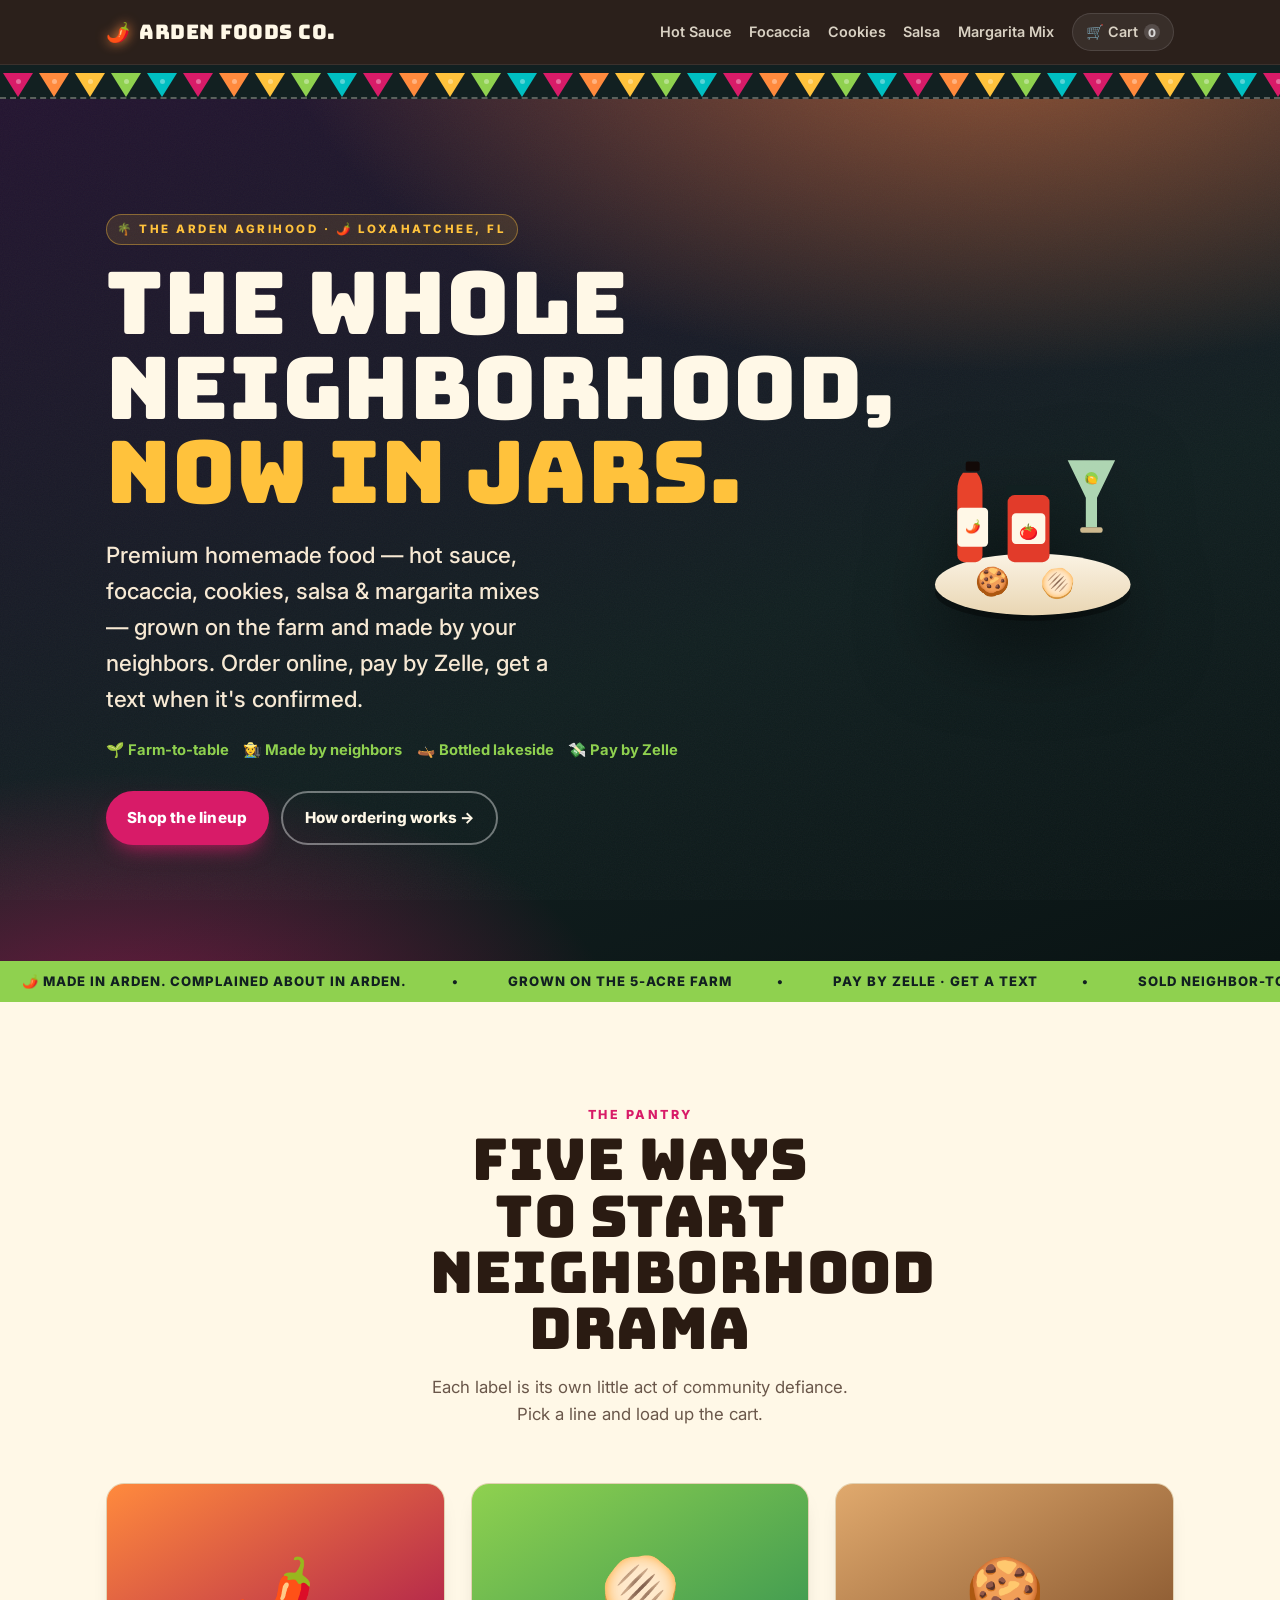
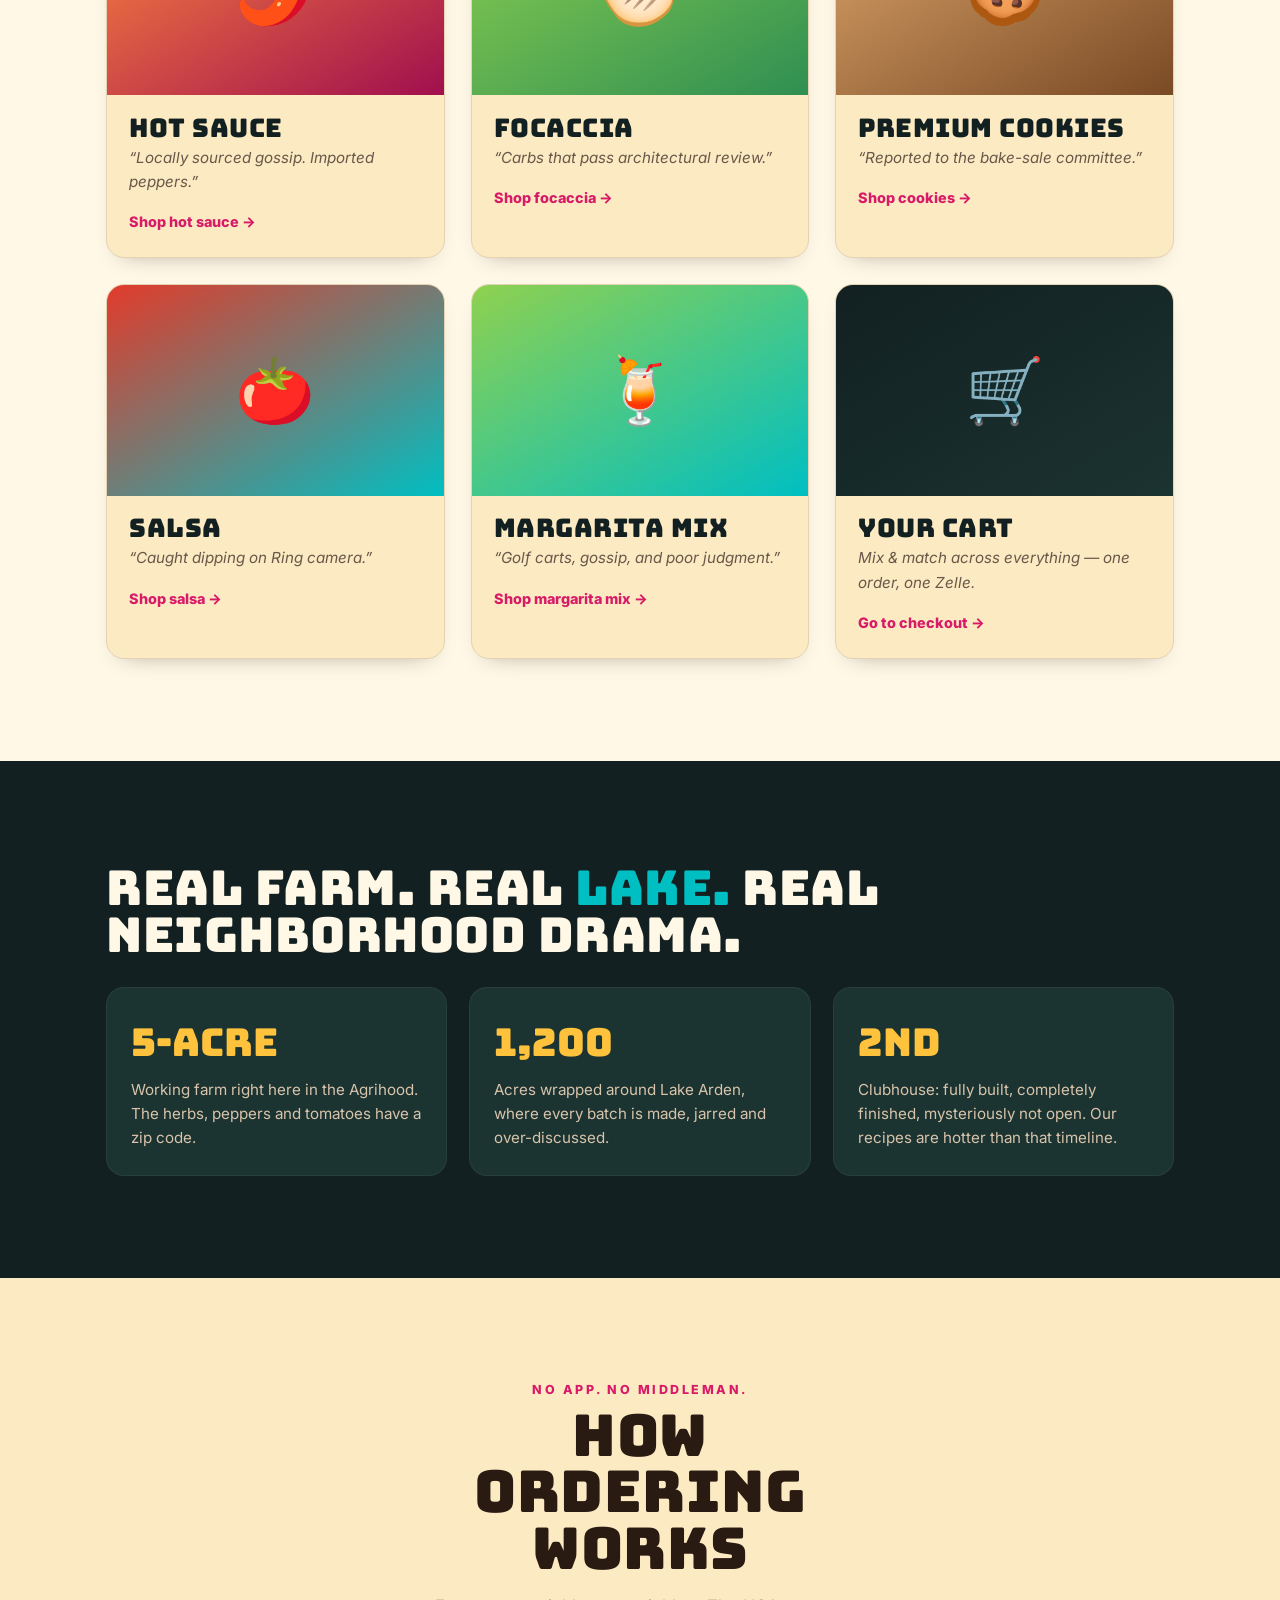
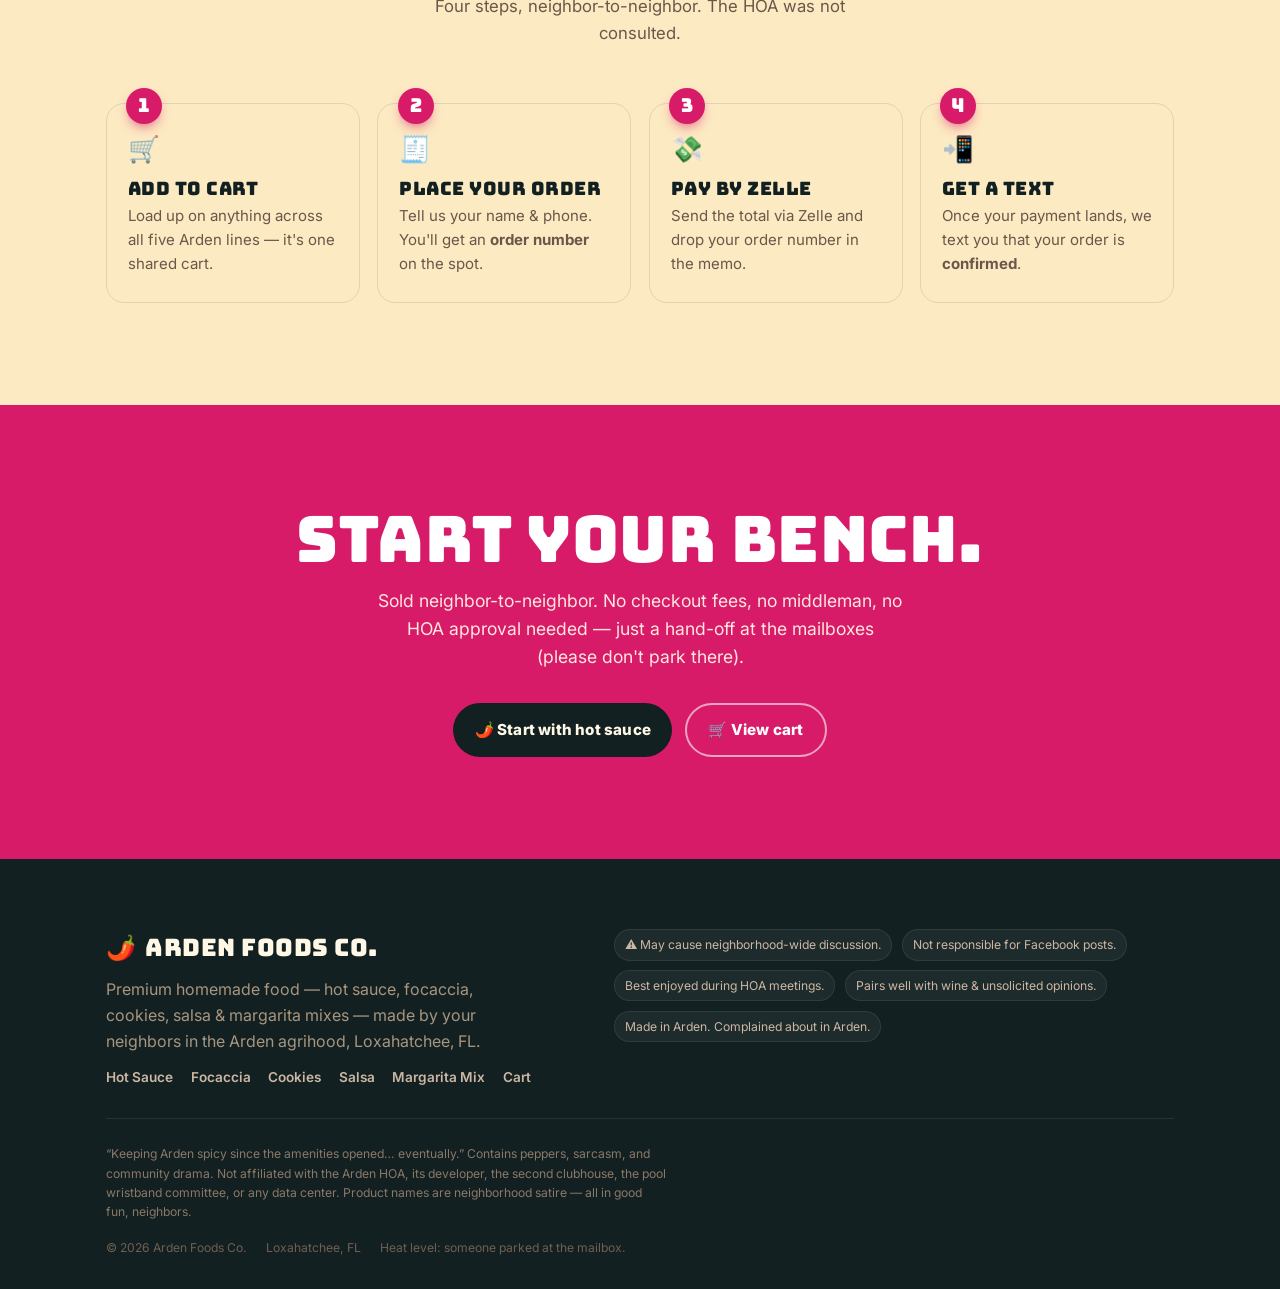
==== index.html @ adde8853 "Re-skin site with a tropical Mexican theme Swaps the color palette and display typography site-wide " ====
<!DOCTYPE html>
<html lang="en">
<head>
<meta charset="UTF-8" />
<meta name="viewport" content="width=device-width, initial-scale=1.0" />
<title>Arden Foods Co. — Premium homemade food, made by your neighbors in Arden, FL</title>
<meta name="description" content="Arden Foods Co. — small-batch hot sauce, focaccia, premium cookies, salsa, and margarita mixes, grown and made by neighbors in the Arden agrihood, Loxahatchee, FL. Order online, pay by Zelle." />
<meta name="theme-color" content="#122021" />

<meta property="og:type" content="website" />
<meta property="og:site_name" content="Arden Foods Co." />
<meta property="og:title" content="Arden Foods Co. — The whole neighborhood, now in jars." />
<meta property="og:description" content="Hot sauce, focaccia, cookies, salsa & margarita mixes. Made in Arden. Complained about in Arden. 🌶️" />
<meta property="og:image" content="assets/og-image.svg" />
<meta name="twitter:card" content="summary_large_image" />
<meta name="twitter:title" content="Arden Foods Co." />
<meta name="twitter:description" content="Premium homemade food, made by your neighbors in Loxahatchee, FL." />
<meta name="twitter:image" content="assets/og-image.svg" />

<link rel="icon" type="image/svg+xml" href="assets/favicon.svg" />
<link rel="preconnect" href="https://fonts.googleapis.com" />
<link rel="preconnect" href="https://fonts.gstatic.com" crossorigin />
<link href="https://fonts.googleapis.com/css2?family=Bungee&family=Inter:wght@400;500;600;700;800&display=swap" rel="stylesheet" />
<link rel="stylesheet" href="assets/styles.css" />

<script type="application/ld+json">
{
  "@context": "https://schema.org",
  "@type": "Store",
  "name": "Arden Foods Co.",
  "description": "Premium homemade food — hot sauce, focaccia, cookies, salsa and margarita mixes — made by neighbors in the Arden agrihood.",
  "slogan": "Keeping Arden spicy since the amenities opened… eventually.",
  "paymentAccepted": "Zelle",
  "address": { "@type": "PostalAddress", "addressLocality": "Loxahatchee", "addressRegion": "FL", "addressCountry": "US" },
  "areaServed": "Arden, Loxahatchee, FL"
}
</script>
</head>
<body data-page="home">

<!-- ===================== HERO ===================== -->
<section class="hero" id="top">
  <div class="wrap">
    <div>
      <span class="eyebrow">🌴 The Arden Agrihood · 🌶️ Loxahatchee, FL</span>
      <h1>The whole neighborhood,<br><span class="pop">now in jars.</span></h1>
      <p class="tag">Premium homemade food — hot sauce, focaccia, cookies, salsa &amp; margarita mixes — grown on the farm and made by your neighbors. Order online, pay by Zelle, get a text when it's confirmed.</p>
      <div class="trust">
        <span>🌱 <b>Farm-to-table</b></span>
        <span>👩‍🌾 <b>Made by neighbors</b></span>
        <span>🛶 <b>Bottled lakeside</b></span>
        <span>💸 <b>Pay by Zelle</b></span>
      </div>
      <div class="hero-cta">
        <a href="#lines" class="btn btn-primary">Shop the lineup</a>
        <a href="#how" class="btn btn-ghost">How ordering works →</a>
      </div>
    </div>
    <div class="hero-art" aria-hidden="true">
      <svg width="300" height="320" viewBox="0 0 300 320" xmlns="http://www.w3.org/2000/svg">
        <defs>
          <linearGradient id="plate" x1="0" y1="0" x2="0" y2="1"><stop offset="0" stop-color="#fbf3e4"/><stop offset="1" stop-color="#e9d6b3"/></linearGradient>
        </defs>
        <ellipse cx="150" cy="250" rx="140" ry="40" fill="rgba(0,0,0,.35)"/>
        <ellipse cx="150" cy="238" rx="140" ry="44" fill="url(#plate)"/>
        <!-- hot sauce bottle -->
        <g transform="translate(40 70)"><rect x="14" y="-8" width="20" height="14" rx="3" fill="#120907"/><path d="M10 8 q-8 10 -8 26 v92 a10 10 0 0 0 10 10 h16 a10 10 0 0 0 10 -10 v-92 q0 -16 -8 -26Z" fill="#e8432b"/><rect x="2" y="58" width="44" height="56" rx="6" fill="#fff8e7"/><text x="24" y="92" text-anchor="middle" font-size="18">🌶️</text></g>
        <!-- salsa jar -->
        <g transform="translate(112 96)"><rect x="0" y="0" width="64" height="14" rx="4" fill="#122021"/><rect x="2" y="14" width="60" height="96" rx="10" fill="#e23b2a"/><rect x="8" y="40" width="48" height="44" rx="6" fill="#fff8e7"/><text x="32" y="74" text-anchor="middle" font-size="22">🍅</text></g>
        <!-- margarita -->
        <g transform="translate(196 60)"><path d="M4 0 H72 L46 54 V96 H30 V54 Z" fill="#bfe9c2" opacity=".9"/><rect x="22" y="96" width="32" height="8" rx="3" fill="#cdb98f"/><circle cx="38" cy="26" r="9" fill="#8fd14f"/><text x="38" y="32" text-anchor="middle" font-size="14">🍋</text></g>
        <!-- cookie + focaccia on plate -->
        <text x="92" y="248" text-anchor="middle" font-size="40">🍪</text>
        <text x="186" y="250" text-anchor="middle" font-size="40">🫓</text>
      </svg>
    </div>
  </div>
</section>

<div class="marquee-strip" aria-hidden="true">
  <div class="marquee-track">
    <span>🌶️ MADE IN ARDEN. COMPLAINED ABOUT IN ARDEN.</span><span>•</span>
    <span>GROWN ON THE 5-ACRE FARM</span><span>•</span>
    <span>PAY BY ZELLE · GET A TEXT</span><span>•</span>
    <span>SOLD NEIGHBOR-TO-NEIGHBOR</span><span>•</span>
    <span>🌶️ MADE IN ARDEN. COMPLAINED ABOUT IN ARDEN.</span><span>•</span>
    <span>GROWN ON THE 5-ACRE FARM</span><span>•</span>
    <span>PAY BY ZELLE · GET A TEXT</span><span>•</span>
    <span>SOLD NEIGHBOR-TO-NEIGHBOR</span><span>•</span>
  </div>
</div>

<!-- ===================== PRODUCT LINES ===================== -->
<section class="section" id="lines">
  <div class="wrap">
    <div class="head reveal">
      <div class="kicker">The Pantry</div>
      <h2>Five ways to start neighborhood drama</h2>
      <p>Each label is its own little act of community defiance. Pick a line and load up the cart.</p>
    </div>
    <div class="lines">
      <a class="line-card reveal" href="hotsauce.html">
        <div class="art" style="background:linear-gradient(150deg,var(--habanero),var(--pepper-dk));font-size:4rem;">🌶️</div>
        <div class="body"><h3>Hot Sauce</h3><p class="sub">“Locally sourced gossip. Imported peppers.”</p><div class="go">Shop hot sauce →</div></div>
      </a>
      <a class="line-card reveal" href="focaccia.html">
        <div class="art" style="background:linear-gradient(150deg,var(--lime),#2f8f52);font-size:4rem;">🫓</div>
        <div class="body"><h3>Focaccia</h3><p class="sub">“Carbs that pass architectural review.”</p><div class="go">Shop focaccia →</div></div>
      </a>
      <a class="line-card reveal" href="cookies.html">
        <div class="art" style="background:linear-gradient(150deg,#e0a96d,#7a4a25);font-size:4rem;">🍪</div>
        <div class="body"><h3>Premium Cookies</h3><p class="sub">“Reported to the bake-sale committee.”</p><div class="go">Shop cookies →</div></div>
      </a>
      <a class="line-card reveal" href="salsa.html">
        <div class="art" style="background:linear-gradient(150deg,#e23b2a,var(--lake));font-size:4rem;">🍅</div>
        <div class="body"><h3>Salsa</h3><p class="sub">“Caught dipping on Ring camera.”</p><div class="go">Shop salsa →</div></div>
      </a>
      <a class="line-card reveal" href="margarita-mix.html">
        <div class="art" style="background:linear-gradient(150deg,var(--lime),var(--lake));font-size:4rem;">🍹</div>
        <div class="body"><h3>Margarita Mix</h3><p class="sub">“Golf carts, gossip, and poor judgment.”</p><div class="go">Shop margarita mix →</div></div>
      </a>
      <a class="line-card reveal" href="cart.html">
        <div class="art" style="background:linear-gradient(150deg,var(--char),var(--char-2));font-size:4rem;">🛒</div>
        <div class="body"><h3>Your Cart</h3><p class="sub">Mix &amp; match across everything — one order, one Zelle.</p><div class="go">Go to checkout →</div></div>
      </a>
    </div>
  </div>
</section>

<!-- ===================== STORY ===================== -->
<section class="story section">
  <div class="wrap reveal">
    <h2>Real farm. Real <span class="lake">lake.</span> Real neighborhood drama.</h2>
    <div class="stat"><div class="big">5-acre</div><p>Working farm right here in the Agrihood. The herbs, peppers and tomatoes have a zip code.</p></div>
    <div class="stat"><div class="big">1,200</div><p>Acres wrapped around Lake Arden, where every batch is made, jarred and over-discussed.</p></div>
    <div class="stat"><div class="big">2nd</div><p>Clubhouse: fully built, completely finished, mysteriously not open. Our recipes are hotter than that timeline.</p></div>
  </div>
</section>

<!-- ===================== HOW ORDERING WORKS ===================== -->
<section class="section" id="how" style="background:var(--cream-2)">
  <div class="wrap">
    <div class="head reveal">
      <div class="kicker">No app. No middleman.</div>
      <h2>How ordering works</h2>
      <p>Four steps, neighbor-to-neighbor. The HOA was not consulted.</p>
    </div>
    <div class="steps reveal">
      <div class="step"><div class="ico">🛒</div><h3>Add to cart</h3><p>Load up on anything across all five Arden lines — it's one shared cart.</p></div>
      <div class="step"><div class="ico">🧾</div><h3>Place your order</h3><p>Tell us your name &amp; phone. You'll get an <b>order number</b> on the spot.</p></div>
      <div class="step"><div class="ico">💸</div><h3>Pay by Zelle</h3><p>Send the total via Zelle and drop your order number in the memo.</p></div>
      <div class="step"><div class="ico">📲</div><h3>Get a text</h3><p>Once your payment lands, we text you that your order is <b>confirmed</b>.</p></div>
    </div>
  </div>
</section>

<!-- ===================== CTA ===================== -->
<section class="cta-band section">
  <div class="wrap reveal">
    <h2>Start your bench.</h2>
    <p>Sold neighbor-to-neighbor. No checkout fees, no middleman, no HOA approval needed — just a hand-off at the mailboxes (please don't park there).</p>
    <div class="hero-cta">
      <a href="hotsauce.html" class="btn btn-dark">🌶️ Start with hot sauce</a>
      <a href="cart.html" class="btn btn-ghost" style="border-color:rgba(255,255,255,.6);color:#fff">🛒 View cart</a>
    </div>
  </div>
</section>

<script src="assets/catalog.js"></script>
<script src="assets/cart.js"></script>
<script src="assets/site.js"></script>
</body>
</html>
---- assets/styles.css ----
/* ============================================================
   Arden Foods Co. — shared stylesheet (all pages)
   Tropical Mexican palette: bougainvillea pink, papaya orange,
   marigold yellow, Caribbean turquoise, palm-leaf lime.
   ============================================================ */
:root {
  --pepper:    #d81b68;   /* bougainvillea pink */
  --pepper-dk: #a10f4e;   /* deep magenta */
  --habanero:  #ff8a3d;   /* papaya / mango orange */
  --ember:     #ffc23c;   /* marigold yellow */
  --char:      #122021;   /* tropical night */
  --char-2:    #1b3331;
  --cream:     #fff8e7;   /* warm sand */
  --cream-2:   #fceac2;
  --lime:      #8fd14f;   /* palm leaf */
  --lake:      #00bfc2;   /* Caribbean turquoise */
  --ink:       #2a1b12;

  --maxw: 1140px;
  --r: 18px;
  --shadow: 0 18px 40px -18px rgba(0,0,0,.55);
  --font-display: 'Bungee', 'Anton', 'Arial Narrow', sans-serif;
  --font-body: 'Inter', system-ui, -apple-system, Segoe UI, Roboto, sans-serif;
}

* { box-sizing: border-box; }
html { scroll-behavior: smooth; }
body {
  margin: 0;
  font-family: var(--font-body);
  color: var(--ink);
  background: var(--cream);
  line-height: 1.6;
  -webkit-font-smoothing: antialiased;
  overflow-x: hidden;
}
h1, h2, h3 { font-family: var(--font-display); font-weight: 400; line-height: .98; letter-spacing: .5px; margin: 0; }
a { color: inherit; }
img, svg { max-width: 100%; display: block; }
.wrap { width: 100%; max-width: var(--maxw); margin-inline: auto; padding-inline: clamp(18px, 4vw, 36px); }
.section { padding: clamp(56px, 8vw, 110px) 0; position: relative; }

/* paper grain */
body::before {
  content: ""; position: fixed; inset: 0; pointer-events: none; z-index: 1; opacity: .04;
  background-image: url("data:image/svg+xml,%3Csvg xmlns='http://www.w3.org/2000/svg' width='160' height='160'%3E%3Cfilter id='n'%3E%3CfeTurbulence type='fractalNoise' baseFrequency='.85' numOctaves='3'/%3E%3C/filter%3E%3Crect width='100%25' height='100%25' filter='url(%23n)'/%3E%3C/svg%3E");
}

/* ---------- Buttons ---------- */
.btn {
  display: inline-flex; align-items: center; justify-content: center; gap: .5em;
  font-weight: 800; font-size: .95rem; letter-spacing: .2px;
  text-decoration: none; cursor: pointer; border: none;
  padding: .85em 1.4em; border-radius: 999px; font-family: var(--font-body);
  transition: transform .15s ease, box-shadow .15s ease, background .2s ease;
}
.btn-primary { background: var(--pepper); color: #fff; box-shadow: 0 10px 22px -10px var(--pepper); }
.btn-primary:hover { background: var(--pepper-dk); transform: translateY(-2px); }
.btn-ghost { background: transparent; color: var(--cream); border: 2px solid rgba(255,255,255,.4); }
.btn-ghost:hover { border-color: var(--ember); color: var(--ember); transform: translateY(-2px); }
.btn-dark { background: var(--char); color: var(--cream); }
.btn-dark:hover { background: var(--char-2); transform: translateY(-2px); }
.btn-lime { background: var(--lime); color: var(--char); }
.btn-lime:hover { background: #a6e066; transform: translateY(-2px); }
.btn[disabled] { opacity: .55; cursor: not-allowed; transform: none; }
.btn:focus-visible, a:focus-visible, button:focus-visible, input:focus-visible, select:focus-visible, textarea:focus-visible { outline: 3px solid var(--lake); outline-offset: 3px; }

/* ---------- Nav ---------- */
header.nav {
  position: sticky; top: 0; z-index: 50;
  background: rgba(26,14,10,.92);
  backdrop-filter: blur(8px);
  border-bottom: 1px solid rgba(255,255,255,.08);
  color: var(--cream);
}
.nav-inner { display: flex; align-items: center; gap: 1rem; height: 64px; }
.brand { display: flex; align-items: center; gap: .55rem; text-decoration: none; color: var(--cream); font-family: var(--font-display); font-size: 1.25rem; letter-spacing: .5px; white-space: nowrap; }
.brand .flame { font-size: 1.2rem; filter: drop-shadow(0 0 6px var(--habanero)); }
.nav-links { display: flex; gap: 1.1rem; margin-left: auto; align-items: center; }
.nav-links a { text-decoration: none; color: var(--cream); font-weight: 600; font-size: .9rem; opacity: .82; transition: color .2s, opacity .2s; }
.nav-links a:hover { opacity: 1; color: var(--ember); }
.nav-links a.active { opacity: 1; color: var(--ember); }
.nav-cart { display: inline-flex; align-items: center; gap: .4rem; background: rgba(255,255,255,.08); border: 1px solid rgba(255,255,255,.14); padding: .45em .9em !important; border-radius: 999px; }
.nav-cart .count { background: var(--pepper); color: #fff; font-size: .72rem; font-weight: 800; min-width: 1.4em; height: 1.4em; padding: 0 .35em; border-radius: 999px; display: inline-grid; place-items: center; }
.nav-cart .count[data-empty="1"] { background: rgba(255,255,255,.18); }
.nav-toggle { display: none; margin-left: auto; background: none; border: 0; color: var(--cream); font-size: 1.6rem; cursor: pointer; line-height: 1; }

@media (max-width: 940px) {
  .nav-links { position: absolute; top: 64px; left: 0; right: 0; flex-direction: column; gap: 0; background: var(--char); padding: .5rem 0; transform: translateY(-130%); transition: transform .25s ease; align-items: stretch; }
  .nav-links.open { transform: translateY(0); }
  .nav-links a { padding: .9rem 1.4rem; border-top: 1px solid rgba(255,255,255,.06); }
  .nav-cart { margin: .5rem 1.4rem; justify-content: center; }
  .nav-toggle { display: block; }
}

/* ---------- Hero ---------- */
.hero {
  position: relative; color: var(--cream); overflow: hidden;
  background:
    radial-gradient(1200px 600px at 78% -10%, rgba(255,138,61,.55), transparent 60%),
    radial-gradient(900px 500px at 10% 110%, rgba(216,27,104,.5), transparent 55%),
    linear-gradient(160deg, #241531 0%, #122021 60%, #0a1414 100%);
}
.hero.lake-theme {
  background:
    radial-gradient(1200px 600px at 80% -10%, rgba(0,191,194,.5), transparent 60%),
    radial-gradient(900px 500px at 8% 110%, rgba(143,209,79,.4), transparent 55%),
    linear-gradient(160deg, #0d2b2c 0%, #102321 60%, #0a1413 100%);
}
.hero .wrap { display: grid; grid-template-columns: 1.15fr .85fr; gap: 2rem; align-items: center; padding-block: clamp(54px, 9vw, 120px); position: relative; z-index: 2; }
.eyebrow { display: inline-flex; align-items: center; gap: .5em; font-weight: 800; letter-spacing: 2.5px; text-transform: uppercase; font-size: .72rem; color: var(--ember); background: rgba(255,194,60,.12); border: 1px solid rgba(255,194,60,.4); padding: .45em .9em; border-radius: 999px; }
.hero h1 { font-size: clamp(2.7rem, 7vw, 5.4rem); margin: 1rem 0 .4rem; text-transform: uppercase; }
.hero h1 .pop { color: var(--ember); }
.hero h1 .lake { color: var(--lake); }
.hero .tag { font-size: clamp(1.05rem, 2.4vw, 1.4rem); max-width: 32ch; color: #f7e9d4; font-weight: 500; }
.hero .trust { margin-top: 1.4rem; font-size: .92rem; color: #d8c4ab; display: flex; flex-wrap: wrap; gap: .3rem .9rem; }
.hero .trust b { color: var(--lime); }
.hero-cta { display: flex; gap: .8rem; flex-wrap: wrap; margin-top: 1.8rem; }
.hero-art { position: relative; justify-self: center; filter: drop-shadow(0 30px 40px rgba(0,0,0,.5)); animation: float 6s ease-in-out infinite; }
@keyframes float { 0%,100% { transform: translateY(-8px) rotate(-3deg);} 50% { transform: translateY(10px) rotate(-3deg);} }

@media (max-width: 800px) {
  .hero .wrap { grid-template-columns: 1fr; text-align: center; }
  .hero .tag { margin-inline: auto; }
  .hero .trust, .hero-cta { justify-content: center; }
  .hero-art { max-width: 230px; order: -1; }
  .eyebrow { margin-inline: auto; }
}

/* ---------- Marquee ---------- */
.marquee-strip { background: var(--lime); color: var(--char); font-weight: 800; text-transform: uppercase; letter-spacing: 1px; font-size: .82rem; padding: .65rem 0; overflow: hidden; white-space: nowrap; position: relative; z-index: 3; }
.marquee-track { display: inline-block; animation: marquee 22s linear infinite; }
.marquee-track span { padding: 0 1.4rem; }
@keyframes marquee { from { transform: translateX(0);} to { transform: translateX(-50%);} }

/* ---------- Papel picado bunting (decorative, site-wide) ---------- */
.papel-picado { display: flex; flex-wrap: nowrap; background: var(--char); padding-top: 8px; overflow: hidden; border-bottom: 2px dashed rgba(255,248,231,.3); position: relative; z-index: 40; }
.papel-picado .pennant { flex: 0 0 30px; height: 24px; margin: 0 3px; clip-path: polygon(0 0, 100% 0, 50% 100%); position: relative; }
.papel-picado .pennant::after { content: ""; position: absolute; top: 6px; left: 50%; width: 5px; height: 5px; margin-left: -2.5px; border-radius: 50%; background: rgba(255,255,255,.35); }

/* ---------- Story strip ---------- */
.story { background: var(--char); color: var(--cream); }
.story .wrap { display: grid; grid-template-columns: repeat(3, 1fr); gap: 1.4rem; }
.story h2 { grid-column: 1 / -1; font-size: clamp(1.8rem, 4vw, 3rem); text-transform: uppercase; color: var(--cream); margin-bottom: .4rem; }
.story h2 .lake { color: var(--lake); }
.stat { background: var(--char-2); border: 1px solid rgba(255,255,255,.06); border-radius: var(--r); padding: 1.5rem; }
.stat .big { font-family: var(--font-display); font-size: 2.4rem; color: var(--ember); }
.stat p { margin: .3rem 0 0; color: #d8c4ab; font-size: .95rem; }
@media (max-width: 680px) { .story .wrap { grid-template-columns: 1fr; } }

/* ---------- Section headers ---------- */
.head { text-align: center; max-width: 42ch; margin: 0 auto clamp(34px, 5vw, 56px); }
.head .kicker { color: var(--pepper); font-weight: 800; letter-spacing: 2.5px; text-transform: uppercase; font-size: .78rem; }
.head h2 { font-size: clamp(2.1rem, 5.5vw, 3.6rem); text-transform: uppercase; margin: .4rem 0; }
.head p { color: #6a574a; font-size: 1.05rem; }

/* ---------- Cards / grid ---------- */
.grid { display: grid; grid-template-columns: repeat(auto-fill, minmax(260px, 1fr)); gap: 1.4rem; }
.card {
  background: var(--cream-2); border: 1.5px solid #e3d2b3; border-radius: var(--r);
  padding: 1.4rem; position: relative; overflow: hidden;
  box-shadow: 0 10px 24px -16px rgba(0,0,0,.4);
  transition: transform .2s ease, box-shadow .2s ease;
  display: flex; flex-direction: column;
}
.card:hover { transform: translateY(-6px) rotate(-.6deg); box-shadow: var(--shadow); }
.card .label-top { display: flex; justify-content: space-between; align-items: flex-start; gap: .5rem; }
.tagchip { font-size: .68rem; font-weight: 800; letter-spacing: 1px; text-transform: uppercase; color: var(--pepper-dk); background: rgba(216,27,104,.1); border: 1px solid rgba(216,27,104,.3); padding: .25em .6em; border-radius: 6px; }
.tagchip.lake { color: #00838a; background: rgba(0,191,194,.12); border-color: rgba(0,191,194,.35); }
.scoville { font-size: .68rem; font-weight: 800; letter-spacing: 1px; text-transform: uppercase; color: var(--pepper-dk); background: rgba(216,27,104,.1); border: 1px solid rgba(216,27,104,.3); padding: .25em .6em; border-radius: 6px; }
.bottle-mini { width: 40px; flex: none; }
.card h3 { font-size: 1.5rem; text-transform: uppercase; color: var(--char); margin: .8rem 0 .35rem; }
.card .slogan { font-style: italic; color: #6a574a; font-size: .96rem; }
.card.flag::after { content: "★ FLAGSHIP"; position: absolute; top: 14px; right: -34px; transform: rotate(45deg); background: var(--pepper); color: #fff; font-size: .6rem; font-weight: 800; letter-spacing: 1px; padding: .25em 3em; }

/* heat / kick meter (reused) */
.heat { display: flex; gap: 4px; margin-top: .9rem; align-items: center; }
.heat .flame { font-size: 1.05rem; filter: grayscale(1) opacity(.3); transition: filter .4s ease, transform .4s ease; }
.card.revealed .heat .flame.on, .revealed .heat .flame.on { filter: none; transform: scale(1.12); }
.heat .lvl { margin-left: auto; font-size: .72rem; font-weight: 700; color: var(--pepper-dk); text-transform: uppercase; letter-spacing: .5px; }

/* ---------- Product (buyable) cards ---------- */
.prod { min-height: 100%; }
.prod .blurb { color: #6a574a; font-size: .95rem; margin: .3rem 0 0; }
.prod .buy { margin-top: auto; padding-top: 1.1rem; display: flex; align-items: center; justify-content: space-between; gap: .8rem; }
.prod .price { font-family: var(--font-display); font-size: 1.7rem; color: var(--char); }
.prod .price small { font-family: var(--font-body); font-size: .7rem; font-weight: 700; color: #6a574a; display: block; letter-spacing: .5px; text-transform: uppercase; }
.btn-add { background: var(--char); color: var(--cream); padding: .65em 1.1em; font-size: .85rem; }
.btn-add:hover { background: var(--pepper); transform: translateY(-2px); }
.btn-add.added { background: var(--lime); color: var(--char); }

/* ---------- Storefront product-line cards ---------- */
.lines { display: grid; grid-template-columns: repeat(auto-fill, minmax(280px, 1fr)); gap: 1.6rem; }
.line-card { text-decoration: none; color: inherit; background: var(--cream-2); border: 1.5px solid #e3d2b3; border-radius: var(--r); overflow: hidden; box-shadow: 0 10px 24px -16px rgba(0,0,0,.4); transition: transform .2s ease, box-shadow .2s ease; display: flex; flex-direction: column; }
.line-card:hover { transform: translateY(-6px); box-shadow: var(--shadow); }
.line-card .art { aspect-ratio: 16/10; display: grid; place-items: center; }
.line-card .body { padding: 1.3rem 1.4rem 1.5rem; flex: 1; display: flex; flex-direction: column; }
.line-card h3 { font-size: 1.6rem; text-transform: uppercase; color: var(--char); }
.line-card .sub { font-style: italic; color: #6a574a; font-size: .95rem; margin: .3rem 0 0; }
.line-card .go { margin-top: 1rem; font-weight: 800; color: var(--pepper); font-size: .9rem; }
.line-card:hover .go { color: var(--pepper-dk); }

/* ---------- "How ordering works" steps ---------- */
.steps { display: grid; grid-template-columns: repeat(4, 1fr); gap: 1.1rem; counter-reset: step; }
.step { background: var(--cream-2); border: 1.5px solid #e3d2b3; border-radius: var(--r); padding: 1.6rem 1.3rem; position: relative; }
.step::before { counter-increment: step; content: counter(step); position: absolute; top: -16px; left: 1.2rem; width: 36px; height: 36px; border-radius: 50%; background: var(--pepper); color: #fff; font-family: var(--font-display); font-size: 1.2rem; display: grid; place-items: center; box-shadow: 0 6px 14px -6px var(--pepper); }
.step h3 { font-size: 1.15rem; text-transform: uppercase; color: var(--char); margin: .6rem 0 .4rem; }
.step p { color: #6a574a; font-size: .94rem; margin: 0; }
.step .ico { font-size: 1.6rem; }
@media (max-width: 820px) { .steps { grid-template-columns: 1fr 1fr; gap: 1.6rem 1.1rem; } }
@media (max-width: 460px) { .steps { grid-template-columns: 1fr; } }

/* ---------- Heat index (dark) ---------- */
.heatindex { background: linear-gradient(160deg, var(--char) 0%, #241531 100%); color: var(--cream); }
.heatindex .head h2, .heatindex .head p { color: var(--cream); }
.heatindex .head p { color: #d8c4ab; }
.scale { max-width: 760px; margin: 0 auto; display: flex; flex-direction: column; gap: .7rem; }
.scale-row { display: grid; grid-template-columns: 56px 1fr; align-items: center; gap: 1rem; background: rgba(255,255,255,.04); border: 1px solid rgba(255,255,255,.07); border-radius: 14px; padding: .8rem 1.1rem; transition: background .2s, transform .2s; }
.scale-row:hover { background: rgba(255,138,61,.12); transform: translateX(6px); }
.scale-row .num { font-family: var(--font-display); font-size: 2rem; color: var(--ember); text-align: center; }
.scale-row .desc b { display: block; font-size: 1.05rem; }
.scale-row .desc span { color: #d8c4ab; font-size: .92rem; }
.meter { height: 10px; border-radius: 999px; background: rgba(255,255,255,.1); margin-top: .5rem; overflow: hidden; }
.meter i { display: block; height: 100%; width: 0; border-radius: 999px; background: linear-gradient(90deg, var(--ember), var(--pepper)); transition: width 1.1s cubic-bezier(.2,.8,.2,1); }
.heatindex.revealed .meter i { width: var(--w); }

/* ---------- Farm & Lake ---------- */
.farm .wrap { display: grid; grid-template-columns: 1fr 1fr; gap: clamp(2rem, 5vw, 4rem); align-items: center; }
.farm-art { border-radius: var(--r); overflow: hidden; box-shadow: var(--shadow); border: 6px solid #fff; }
.farm h2 { font-size: clamp(2rem, 5vw, 3.4rem); text-transform: uppercase; }
.farm h2 .lake { color: var(--lake); }
.farm p { color: #5a463a; font-size: 1.05rem; }
.farm ul { list-style: none; padding: 0; margin: 1.2rem 0 0; display: grid; gap: .7rem; }
.farm li { display: flex; gap: .7rem; align-items: flex-start; font-weight: 500; }
.farm li .chk { color: var(--lime); font-weight: 800; flex: none; background: var(--char); width: 24px; height: 24px; border-radius: 50%; display: grid; place-items: center; font-size: .8rem; }
@media (max-width: 780px) { .farm .wrap { grid-template-columns: 1fr; } }

/* ---------- Comment wall ---------- */
.comments { background: var(--cream-2); }
.wall { columns: 3 280px; column-gap: 1.2rem; }
.post { break-inside: avoid; background: #fff; border: 1px solid #e9dcc4; border-radius: 14px; padding: 1.1rem 1.2rem; margin-bottom: 1.2rem; box-shadow: 0 6px 16px -12px rgba(0,0,0,.4); }
.post .who { display: flex; align-items: center; gap: .6rem; margin-bottom: .5rem; }
.post .av { width: 36px; height: 36px; border-radius: 50%; flex: none; display: grid; place-items: center; color: #fff; font-weight: 800; font-size: .95rem; }
.post .who b { font-size: .92rem; }
.post .who span { font-size: .74rem; color: #998; display: block; font-weight: 500; }
.post p { margin: 0; font-size: .96rem; color: #3a2c22; }
.post .meta { margin-top: .7rem; font-size: .76rem; opacity: .7; display: flex; gap: .9rem; }
.post .meta span { color: #998877; }

/* ---------- vault ---------- */
.vault-wrap { text-align: center; margin-top: 2rem; }
.vault { max-height: 0; overflow: hidden; transition: max-height .5s ease; }
.vault.open { max-height: 1600px; }
.vault-grid { display: grid; grid-template-columns: repeat(auto-fill, minmax(230px, 1fr)); gap: .7rem; margin-top: 1.6rem; text-align: left; }
.vault-item { background: var(--cream-2); border: 1px solid #e3d2b3; border-radius: 12px; padding: .8rem 1rem; }
.vault-item b { display: block; font-size: .95rem; color: var(--char); }
.vault-item span { font-size: .82rem; font-style: italic; color: #6a574a; }

/* ---------- Generic CTA band ---------- */
.cta-band { background: var(--pepper); color: #fff; text-align: center; }
.cta-band.dark { background: var(--char); }
.cta-band h2 { font-size: clamp(2.2rem, 6vw, 4rem); text-transform: uppercase; }
.cta-band p { max-width: 48ch; margin: 1rem auto 0; font-size: 1.1rem; color: #ffe6df; }
.cta-band.dark p { color: #d8c4ab; }
.cta-band .hero-cta { justify-content: center; margin-top: 2rem; }
.cta-band .note { margin-top: 1.6rem; font-size: .82rem; color: #ffd8cf; opacity: .85; }

/* ============================================================
   CART + CHECKOUT (cart.html)
   ============================================================ */
.cart-page { background: var(--cream); min-height: 70vh; }
.cart-layout { display: grid; grid-template-columns: 1.5fr .9fr; gap: 2rem; align-items: start; }
@media (max-width: 880px) { .cart-layout { grid-template-columns: 1fr; } }

.panel { background: #fff; border: 1.5px solid #e9dcc4; border-radius: var(--r); padding: 1.4rem 1.5rem; box-shadow: 0 10px 24px -18px rgba(0,0,0,.4); }
.panel h2 { font-size: 1.5rem; text-transform: uppercase; color: var(--char); margin-bottom: 1rem; }

.line-item { display: grid; grid-template-columns: 1fr auto; gap: .4rem 1rem; padding: 1rem 0; border-bottom: 1px solid #efe3cd; }
.line-item:last-child { border-bottom: 0; }
.line-item .li-name { font-weight: 700; color: var(--char); }
.line-item .li-variant { font-size: .82rem; color: #8a7868; }
.line-item .li-price { font-weight: 700; color: var(--char); text-align: right; white-space: nowrap; }
.qty { display: inline-flex; align-items: center; border: 1.5px solid #e3d2b3; border-radius: 999px; overflow: hidden; background: var(--cream-2); }
.qty button { width: 32px; height: 32px; border: 0; background: transparent; font-size: 1.1rem; font-weight: 800; cursor: pointer; color: var(--char); }
.qty button:hover { background: rgba(216,27,104,.12); }
.qty span { min-width: 2ch; text-align: center; font-weight: 700; }
.li-remove { background: none; border: 0; color: var(--pepper); font-size: .8rem; font-weight: 700; cursor: pointer; padding: 0; }
.li-remove:hover { text-decoration: underline; }

.summary .row { display: flex; justify-content: space-between; padding: .35rem 0; color: #5a463a; }
.summary .row.total { border-top: 2px solid #efe3cd; margin-top: .5rem; padding-top: .8rem; font-family: var(--font-display); font-size: 1.6rem; color: var(--char); }

.field { margin-bottom: 1rem; }
.field label { display: block; font-weight: 700; font-size: .85rem; color: var(--char); margin-bottom: .35rem; }
.field label .req { color: var(--pepper); }
.field input, .field select, .field textarea {
  width: 100%; font-family: var(--font-body); font-size: 1rem; color: var(--ink);
  padding: .7em .9em; border: 1.5px solid #e3d2b3; border-radius: 12px; background: var(--cream);
}
.field textarea { min-height: 80px; resize: vertical; }
.field .hint { font-size: .76rem; color: #8a7868; margin-top: .3rem; }
.field.invalid input, .field.invalid select { border-color: var(--pepper); background: #fff4f1; }
.field .err { display: none; color: var(--pepper-dk); font-size: .78rem; font-weight: 600; margin-top: .3rem; }
.field.invalid .err { display: block; }
.radios { display: grid; gap: .5rem; }
.radio { display: flex; gap: .6rem; align-items: flex-start; border: 1.5px solid #e3d2b3; border-radius: 12px; padding: .7rem .9rem; cursor: pointer; background: var(--cream); }
.radio input { width: auto; margin-top: .2rem; }
.radio:hover { border-color: var(--pepper); }
.radio b { color: var(--char); font-size: .92rem; }
.radio span { display: block; font-size: .8rem; color: #8a7868; }

.empty-cart { text-align: center; padding: 3rem 1rem; }
.empty-cart .big { font-family: var(--font-display); font-size: 2rem; color: var(--char); text-transform: uppercase; }
.empty-cart p { color: #6a574a; }

/* confirmation / zelle */
.confirm { text-align: center; }
.confirm .check { width: 70px; height: 70px; border-radius: 50%; background: var(--lime); color: var(--char); display: grid; place-items: center; font-size: 2.2rem; margin: 0 auto 1rem; }
.order-num { font-family: var(--font-display); font-size: clamp(1.8rem,5vw,2.8rem); letter-spacing: 2px; color: var(--pepper); background: var(--cream-2); border: 2px dashed var(--pepper); border-radius: 14px; padding: .6rem 1.2rem; display: inline-block; margin: .4rem 0 1.2rem; }
.zelle-box { text-align: left; background: var(--char); color: var(--cream); border-radius: var(--r); padding: 1.4rem 1.5rem; margin: 1.4rem 0; }
.zelle-box h3 { font-size: 1.2rem; text-transform: uppercase; color: var(--ember); margin-bottom: .6rem; }
.zelle-box ol { margin: 0; padding-left: 1.2rem; display: grid; gap: .5rem; }
.zelle-box b { color: #fff; }
.zelle-amount { font-family: var(--font-display); font-size: 1.4rem; color: var(--lime); }
.copybtn { background: rgba(255,255,255,.1); border: 1px solid rgba(255,255,255,.2); color: var(--cream); font-size: .78rem; font-weight: 700; border-radius: 999px; padding: .25em .8em; cursor: pointer; margin-left: .5rem; }
.copybtn:hover { background: rgba(255,255,255,.2); }

/* toast */
.toast { position: fixed; left: 50%; bottom: 24px; transform: translateX(-50%) translateY(120%); background: var(--char); color: var(--cream); padding: .8rem 1.3rem; border-radius: 999px; font-weight: 700; font-size: .9rem; box-shadow: var(--shadow); z-index: 200; transition: transform .35s cubic-bezier(.2,.8,.2,1); display: flex; gap: .5rem; align-items: center; }
.toast.show { transform: translateX(-50%) translateY(0); }
.toast .lime { color: var(--lime); }

/* ---------- Footer ---------- */
footer { background: var(--char); color: #cbb7a3; padding: clamp(40px, 6vw, 70px) 0 2rem; position: relative; z-index: 2; }
footer .top { display: flex; flex-wrap: wrap; justify-content: space-between; gap: 2rem; border-bottom: 1px solid rgba(255,255,255,.08); padding-bottom: 1.8rem; }
footer .brand { font-size: 1.5rem; }
footer .foot-links { display: flex; flex-wrap: wrap; gap: .3rem 1.1rem; margin-top: .8rem; }
footer .foot-links a { color: #cbb7a3; text-decoration: none; font-size: .85rem; font-weight: 600; }
footer .foot-links a:hover { color: var(--ember); }
.disclaimers { display: flex; flex-wrap: wrap; gap: .6rem; max-width: 560px; align-content: flex-start; }
.disclaimers span { font-size: .76rem; background: rgba(255,255,255,.05); border: 1px solid rgba(255,255,255,.08); padding: .4em .8em; border-radius: 999px; }
footer .fine { margin-top: 1.6rem; font-size: .76rem; color: #8a7868; max-width: 70ch; }
footer .legal { margin-top: 1rem; font-size: .76rem; color: #6f6052; display: flex; flex-wrap: wrap; gap: .4rem 1.2rem; }

/* ---------- reveal ---------- */
.reveal { opacity: 0; transform: translateY(26px); transition: opacity .7s ease, transform .7s ease; }
.reveal.revealed { opacity: 1; transform: none; }

@media (prefers-reduced-motion: reduce) {
  * { animation: none !important; scroll-behavior: auto !important; }
  .reveal { opacity: 1 !important; transform: none !important; transition: none !important; }
  .heatindex .meter i { transition: none !important; }
  .toast { transition: none !important; }
}
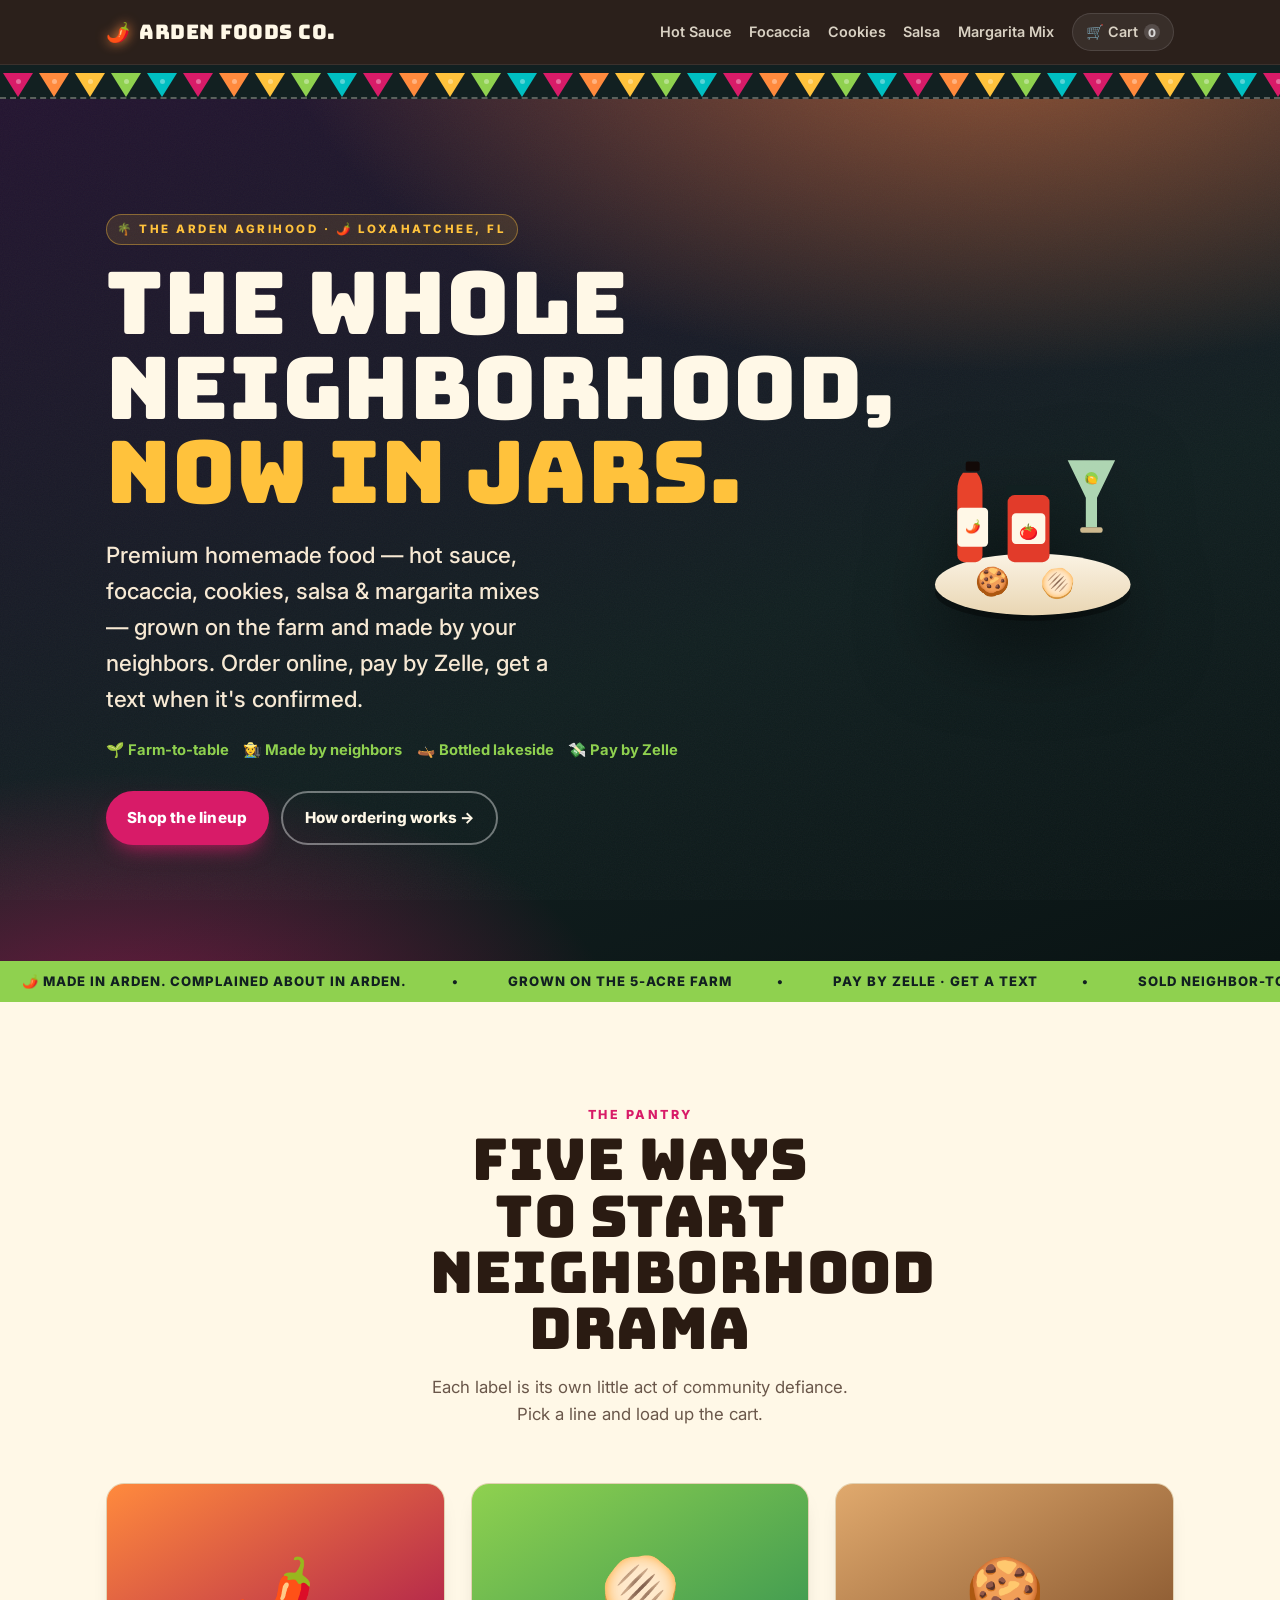
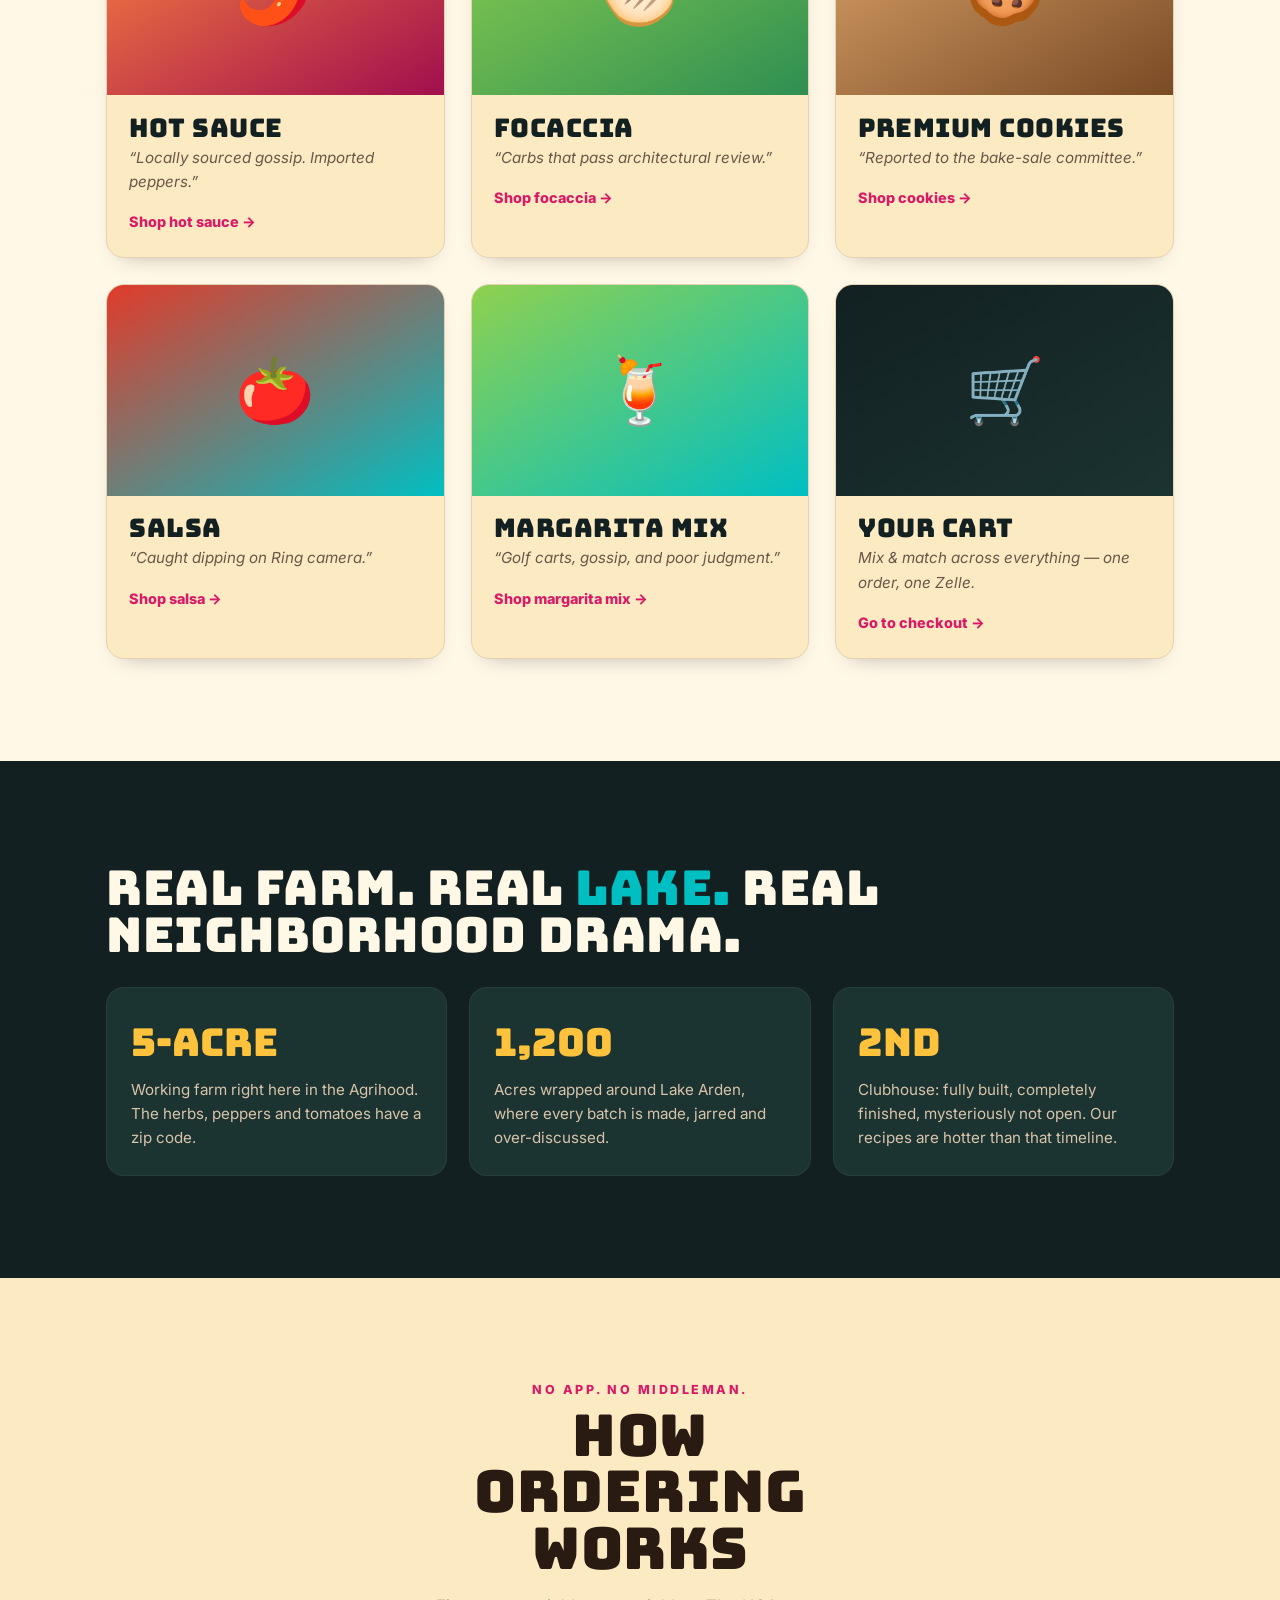
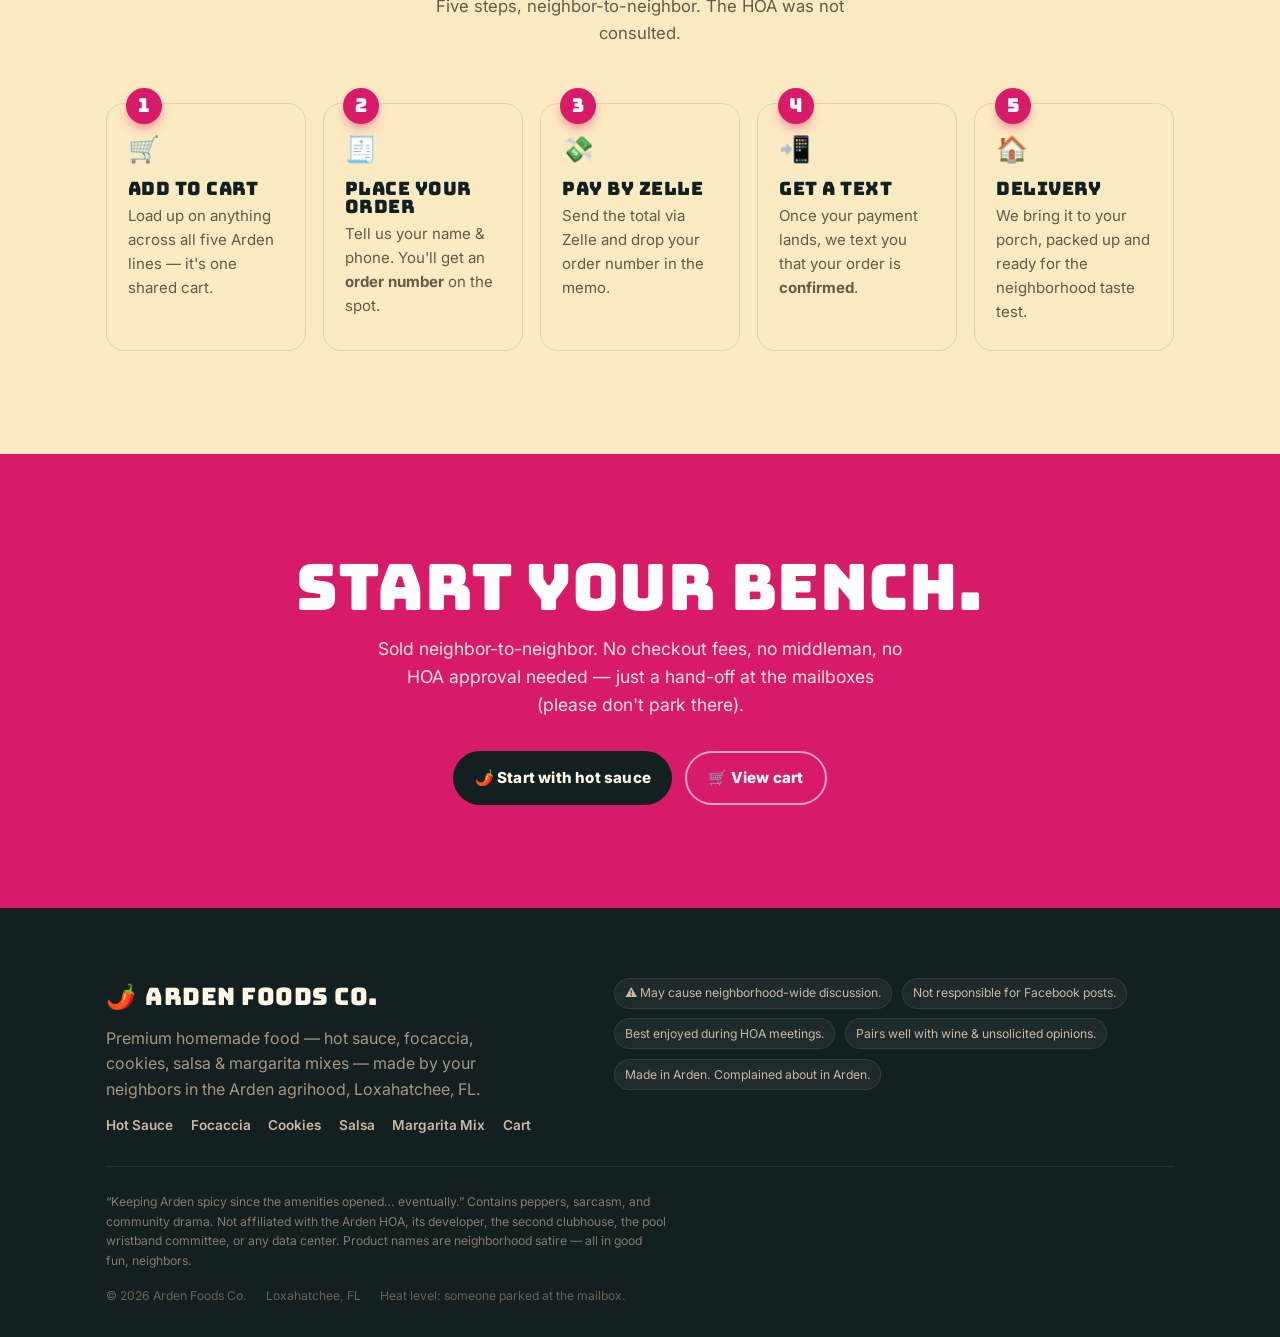
==== commit 07bab6b0: "Add delivery step to ordering flow" ====
--- a/index.html
+++ b/index.html
@@ -143,13 +143,14 @@
     <div class="head reveal">
       <div class="kicker">No app. No middleman.</div>
       <h2>How ordering works</h2>
-      <p>Four steps, neighbor-to-neighbor. The HOA was not consulted.</p>
+      <p>Five steps, neighbor-to-neighbor. The HOA was not consulted.</p>
     </div>
     <div class="steps reveal">
       <div class="step"><div class="ico">🛒</div><h3>Add to cart</h3><p>Load up on anything across all five Arden lines — it's one shared cart.</p></div>
       <div class="step"><div class="ico">🧾</div><h3>Place your order</h3><p>Tell us your name &amp; phone. You'll get an <b>order number</b> on the spot.</p></div>
       <div class="step"><div class="ico">💸</div><h3>Pay by Zelle</h3><p>Send the total via Zelle and drop your order number in the memo.</p></div>
       <div class="step"><div class="ico">📲</div><h3>Get a text</h3><p>Once your payment lands, we text you that your order is <b>confirmed</b>.</p></div>
+      <div class="step"><div class="ico">🏠</div><h3>Delivery</h3><p>We bring it to your porch, packed up and ready for the neighborhood taste test.</p></div>
     </div>
   </div>
 </section>
--- a/assets/styles.css
+++ b/assets/styles.css
@@ -201,7 +201,7 @@
 .line-card:hover .go { color: var(--pepper-dk); }
 
 /* ---------- "How ordering works" steps ---------- */
-.steps { display: grid; grid-template-columns: repeat(4, 1fr); gap: 1.1rem; counter-reset: step; }
+.steps { display: grid; grid-template-columns: repeat(auto-fit, minmax(190px, 1fr)); gap: 1.1rem; counter-reset: step; }
 .step { background: var(--cream-2); border: 1.5px solid #e3d2b3; border-radius: var(--r); padding: 1.6rem 1.3rem; position: relative; }
 .step::before { counter-increment: step; content: counter(step); position: absolute; top: -16px; left: 1.2rem; width: 36px; height: 36px; border-radius: 50%; background: var(--pepper); color: #fff; font-family: var(--font-display); font-size: 1.2rem; display: grid; place-items: center; box-shadow: 0 6px 14px -6px var(--pepper); }
 .step h3 { font-size: 1.15rem; text-transform: uppercase; color: var(--char); margin: .6rem 0 .4rem; }
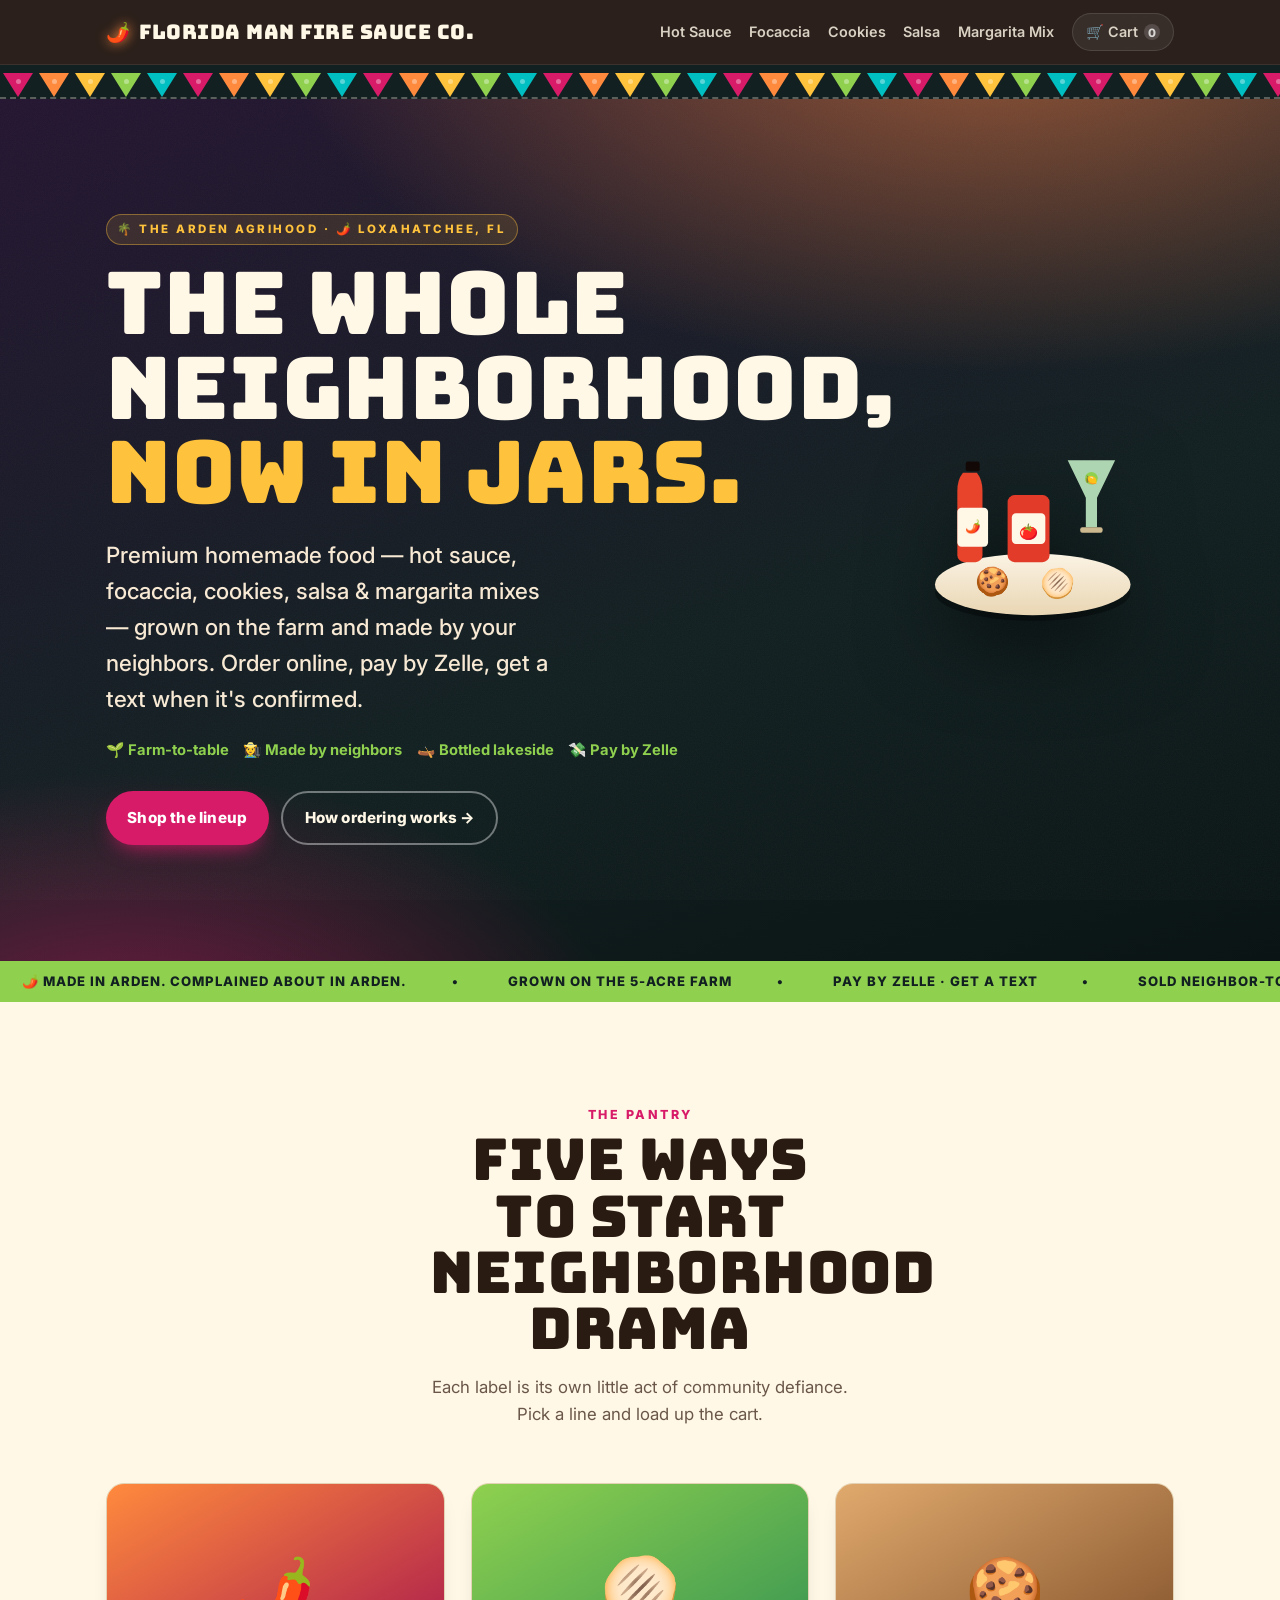
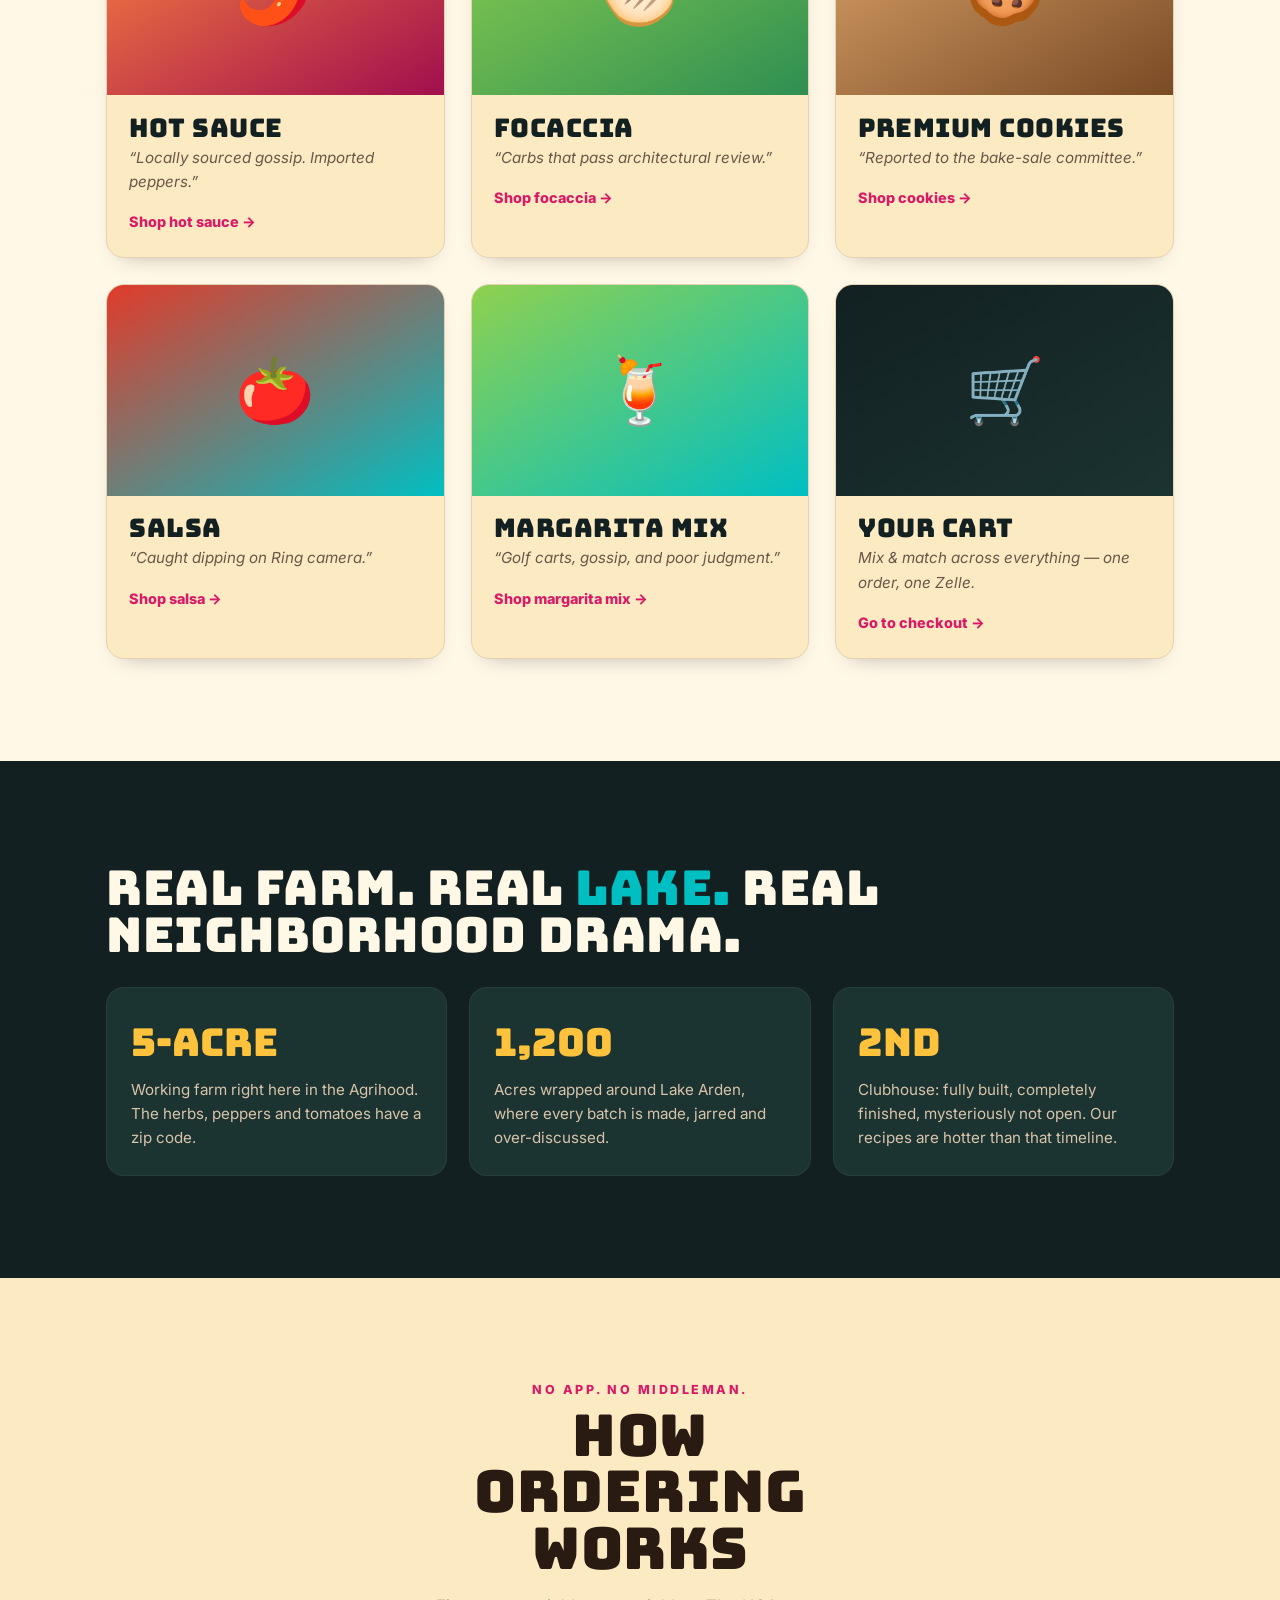
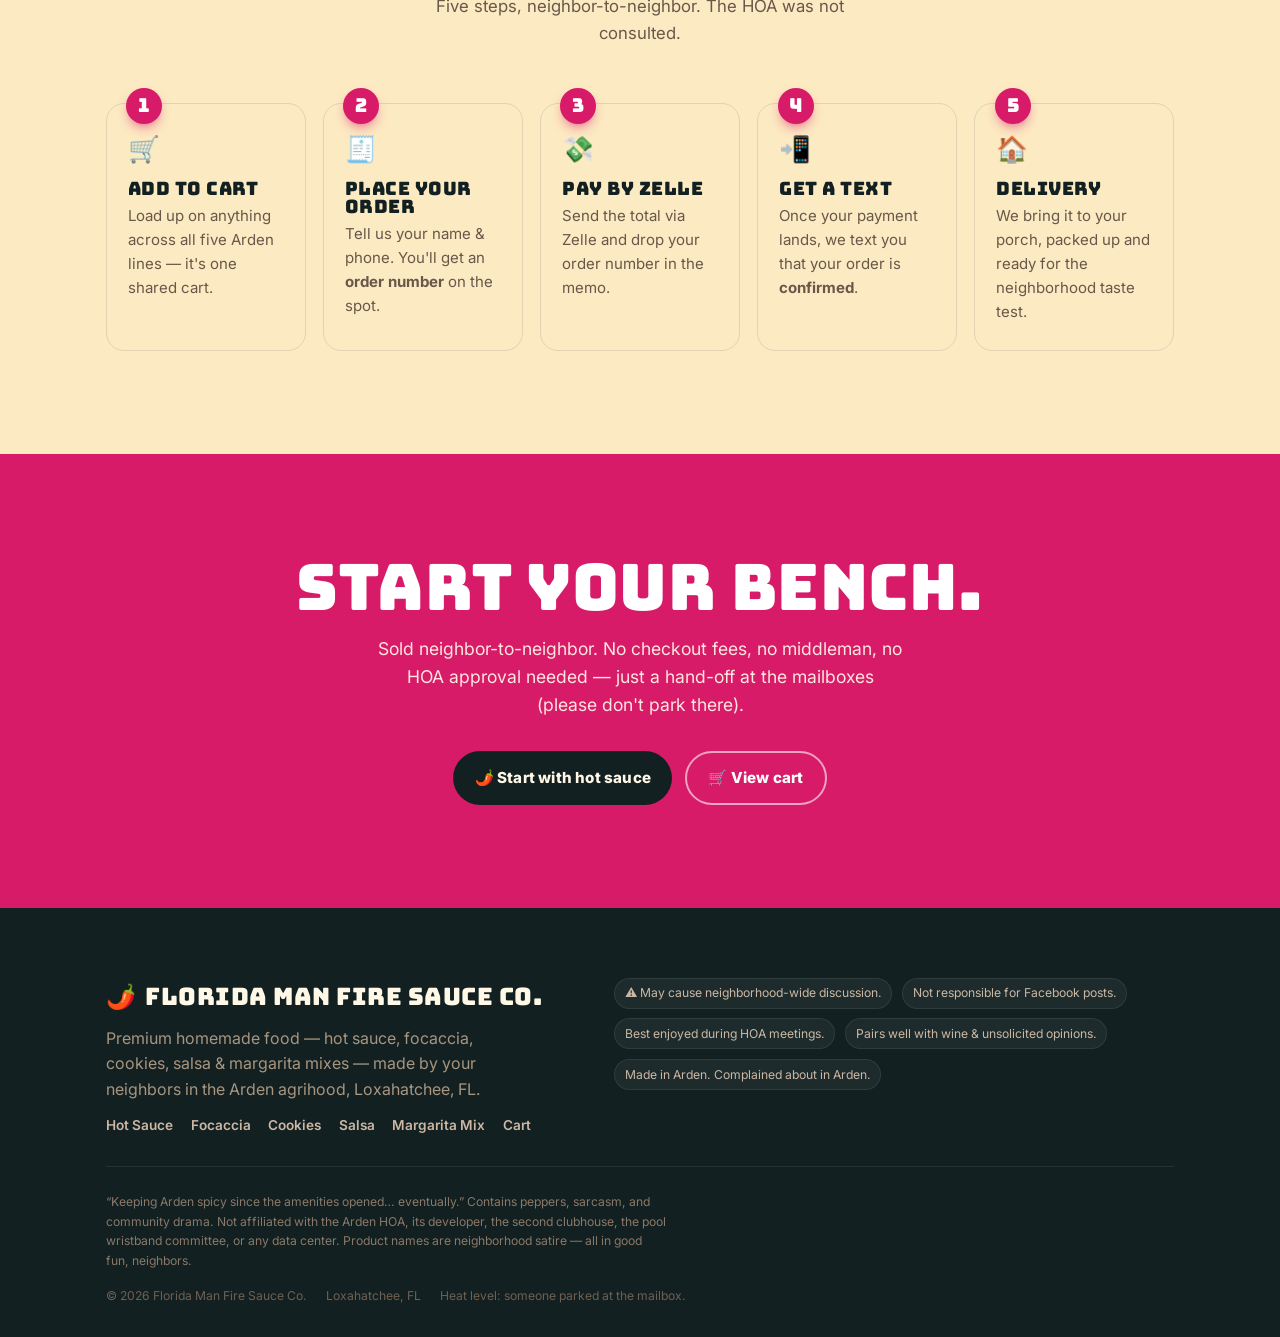
==== commit 9931c0d1: "Rebrand parent company from Arden Foods Co. to Florida Man Fire Sauce Co. Renames the umbrella brand" ====
--- a/index.html
+++ b/index.html
@@ -3,17 +3,17 @@
 <head>
 <meta charset="UTF-8" />
 <meta name="viewport" content="width=device-width, initial-scale=1.0" />
-<title>Arden Foods Co. — Premium homemade food, made by your neighbors in Arden, FL</title>
-<meta name="description" content="Arden Foods Co. — small-batch hot sauce, focaccia, premium cookies, salsa, and margarita mixes, grown and made by neighbors in the Arden agrihood, Loxahatchee, FL. Order online, pay by Zelle." />
+<title>Florida Man Fire Sauce Co. — Premium homemade food, made by your neighbors in Arden, FL</title>
+<meta name="description" content="Florida Man Fire Sauce Co. — small-batch hot sauce, focaccia, premium cookies, salsa, and margarita mixes, grown and made by neighbors in the Arden agrihood, Loxahatchee, FL. Order online, pay by Zelle." />
 <meta name="theme-color" content="#122021" />
 
 <meta property="og:type" content="website" />
-<meta property="og:site_name" content="Arden Foods Co." />
-<meta property="og:title" content="Arden Foods Co. — The whole neighborhood, now in jars." />
+<meta property="og:site_name" content="Florida Man Fire Sauce Co." />
+<meta property="og:title" content="Florida Man Fire Sauce Co. — The whole neighborhood, now in jars." />
 <meta property="og:description" content="Hot sauce, focaccia, cookies, salsa & margarita mixes. Made in Arden. Complained about in Arden. 🌶️" />
 <meta property="og:image" content="assets/og-image.svg" />
 <meta name="twitter:card" content="summary_large_image" />
-<meta name="twitter:title" content="Arden Foods Co." />
+<meta name="twitter:title" content="Florida Man Fire Sauce Co." />
 <meta name="twitter:description" content="Premium homemade food, made by your neighbors in Loxahatchee, FL." />
 <meta name="twitter:image" content="assets/og-image.svg" />
 
@@ -27,7 +27,7 @@
 {
   "@context": "https://schema.org",
   "@type": "Store",
-  "name": "Arden Foods Co.",
+  "name": "Florida Man Fire Sauce Co.",
   "description": "Premium homemade food — hot sauce, focaccia, cookies, salsa and margarita mixes — made by neighbors in the Arden agrihood.",
   "slogan": "Keeping Arden spicy since the amenities opened… eventually.",
   "paymentAccepted": "Zelle",
--- a/assets/styles.css
+++ b/assets/styles.css
@@ -1,5 +1,5 @@
 /* ============================================================
-   Arden Foods Co. — shared stylesheet (all pages)
+   Florida Man Fire Sauce Co. — shared stylesheet (all pages)
    Tropical Mexican palette: bougainvillea pink, papaya orange,
    marigold yellow, Caribbean turquoise, palm-leaf lime.
    ============================================================ */
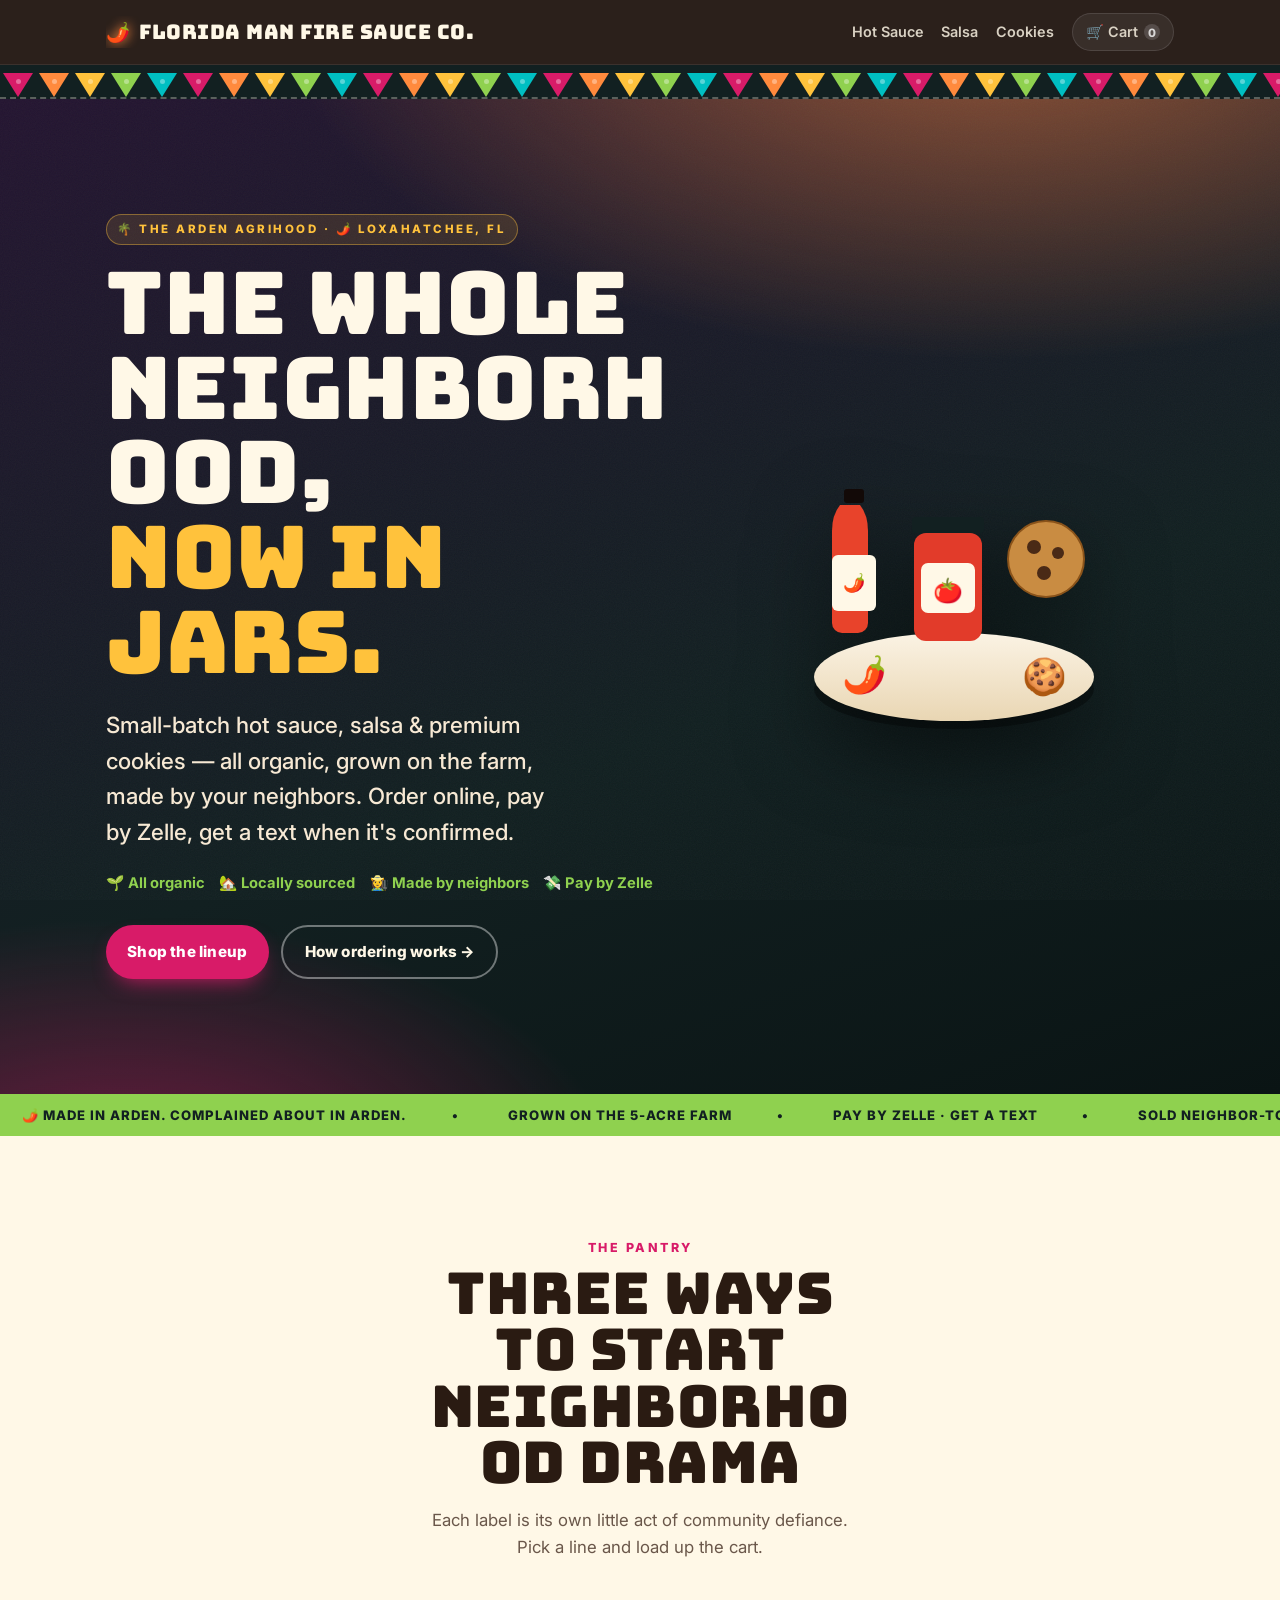
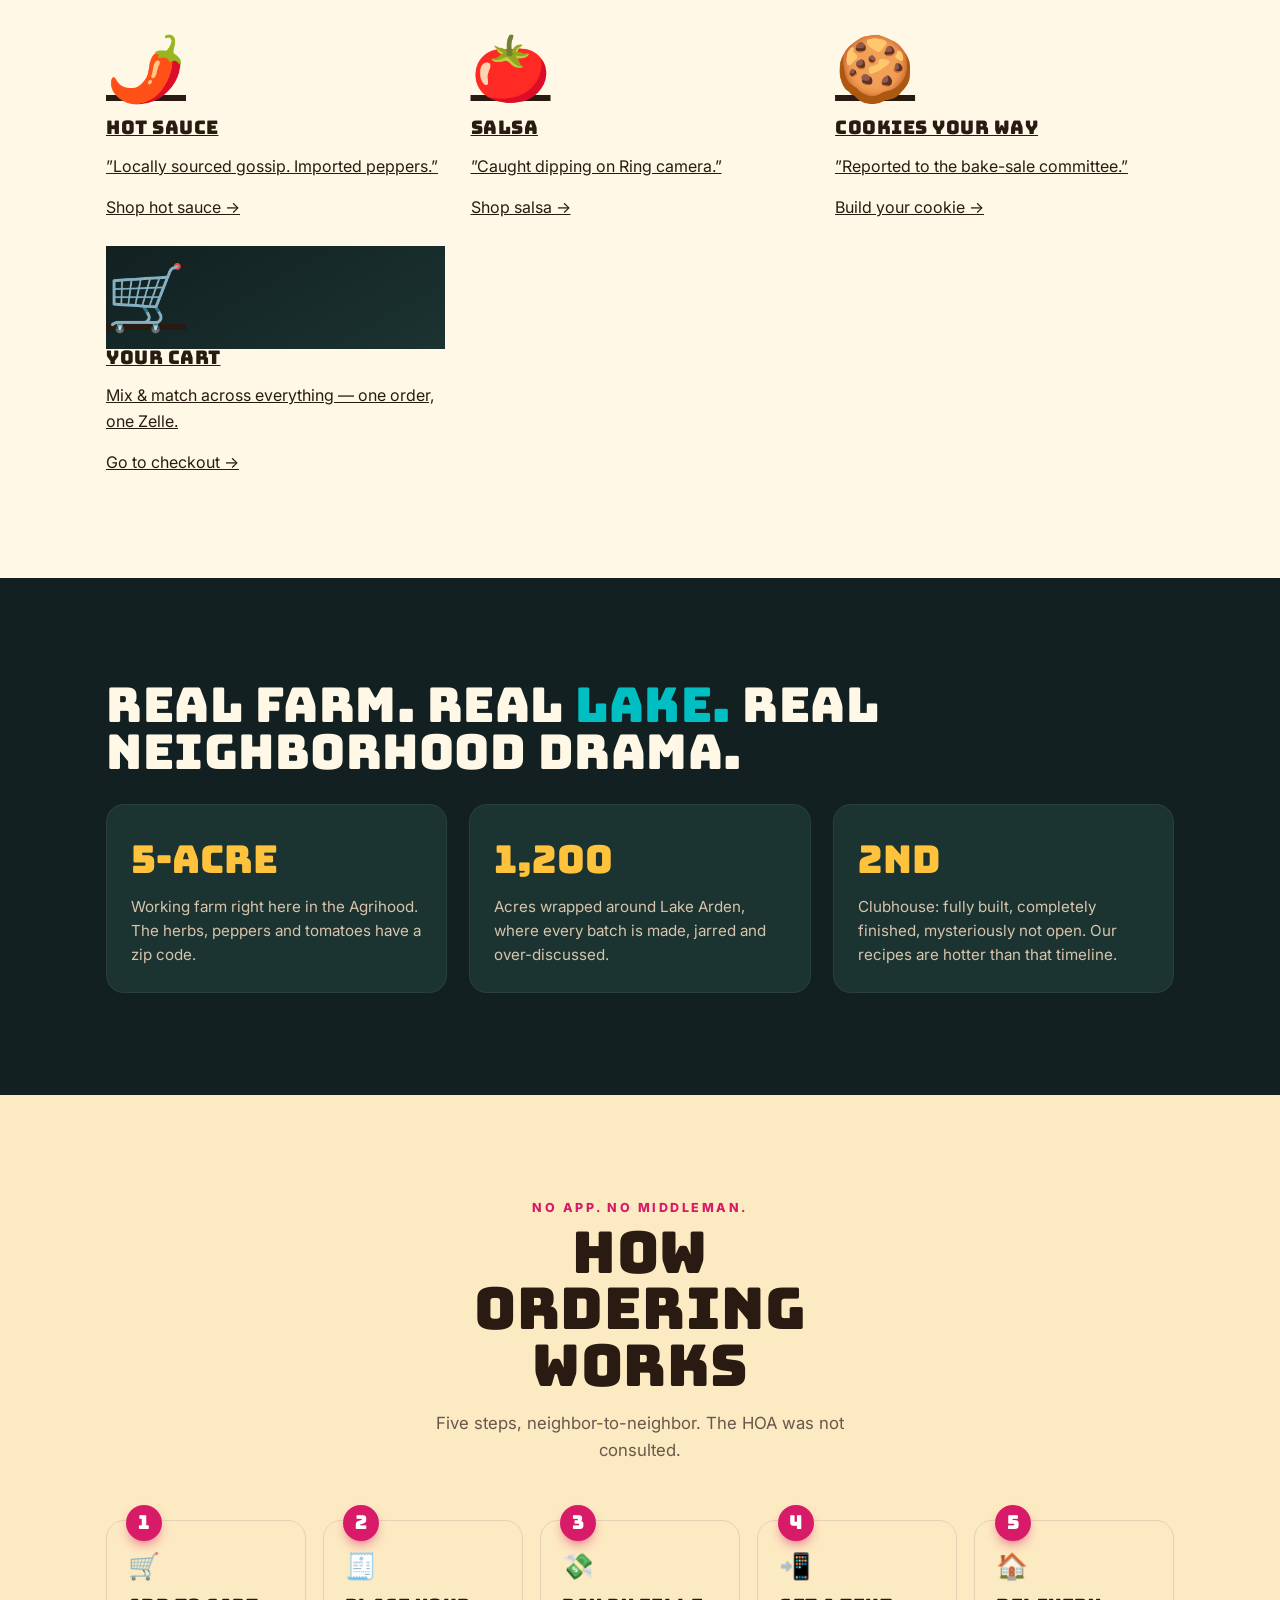
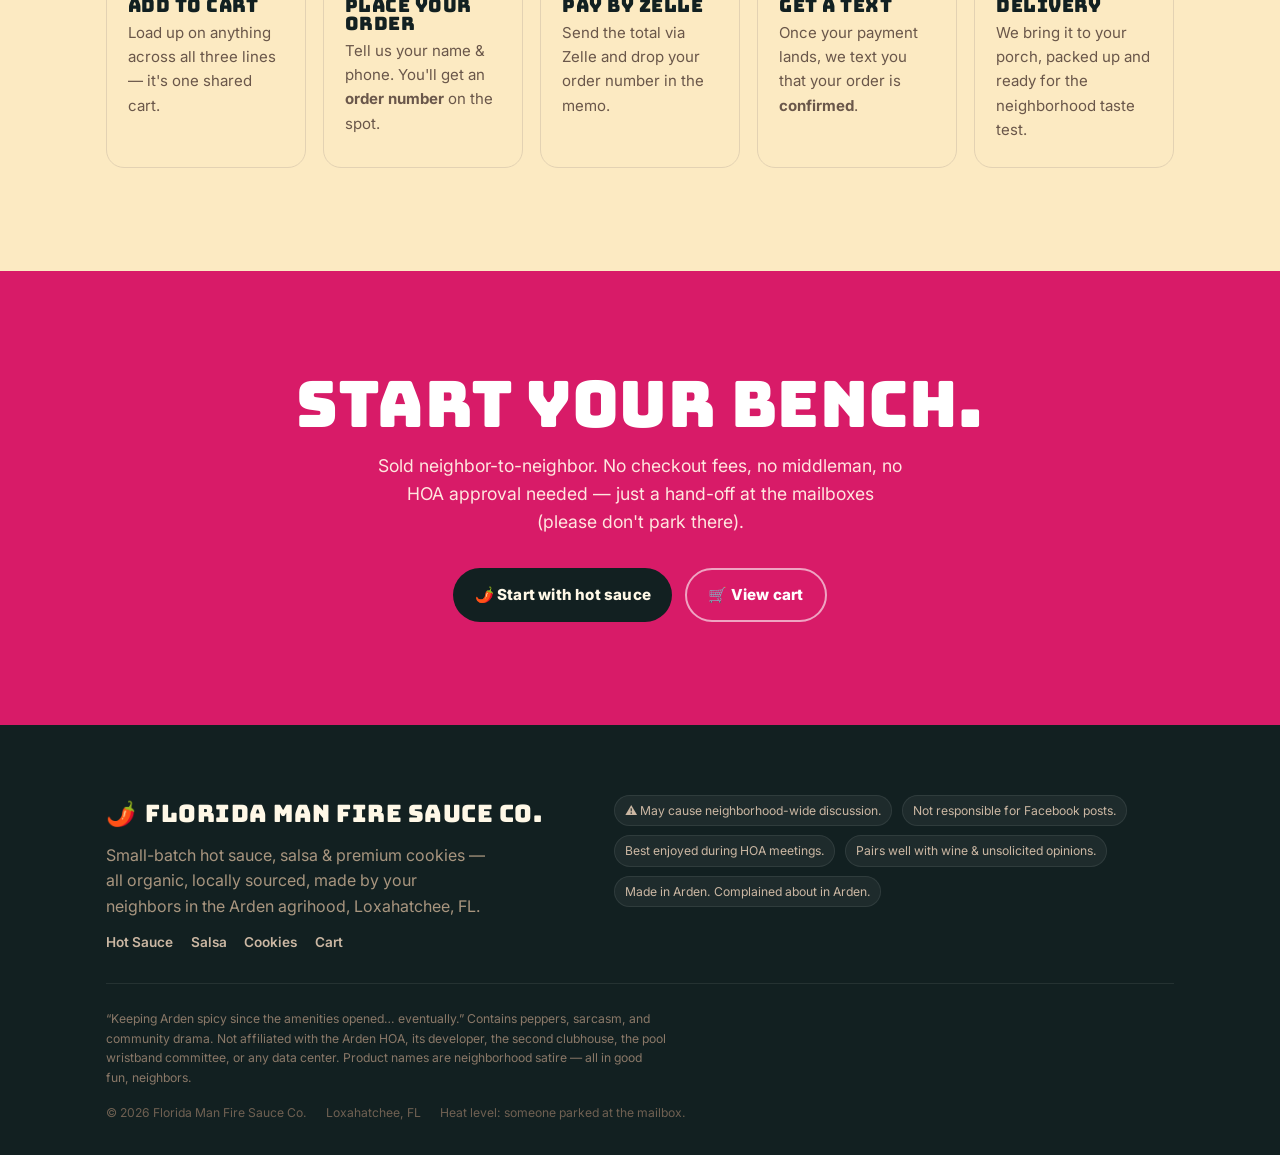
==== commit 71ec2fb4: "Slim product lineup to hot sauce, salsa, and cookies Hot sauce: Caribbean Mango Habanero and Serrano" ====
--- a/index.html
+++ b/index.html
@@ -4,13 +4,13 @@
 <meta charset="UTF-8" />
 <meta name="viewport" content="width=device-width, initial-scale=1.0" />
 <title>Florida Man Fire Sauce Co. — Premium homemade food, made by your neighbors in Arden, FL</title>
-<meta name="description" content="Florida Man Fire Sauce Co. — small-batch hot sauce, focaccia, premium cookies, salsa, and margarita mixes, grown and made by neighbors in the Arden agrihood, Loxahatchee, FL. Order online, pay by Zelle." />
+<meta name="description" content="Florida Man Fire Sauce Co. — small-batch hot sauce, salsa, and premium cookies, all organic, grown and made by neighbors in the Arden agrihood, Loxahatchee, FL. Order online, pay by Zelle." />
 <meta name="theme-color" content="#122021" />
 
 <meta property="og:type" content="website" />
 <meta property="og:site_name" content="Florida Man Fire Sauce Co." />
 <meta property="og:title" content="Florida Man Fire Sauce Co. — The whole neighborhood, now in jars." />
-<meta property="og:description" content="Hot sauce, focaccia, cookies, salsa & margarita mixes. Made in Arden. Complained about in Arden. 🌶️" />
+<meta property="og:description" content="Hot sauce, salsa & premium cookies. All organic. Made in Arden. Complained about in Arden. 🌶️" />
 <meta property="og:image" content="assets/og-image.svg" />
 <meta name="twitter:card" content="summary_large_image" />
 <meta name="twitter:title" content="Florida Man Fire Sauce Co." />
@@ -28,7 +28,7 @@
   "@context": "https://schema.org",
   "@type": "Store",
   "name": "Florida Man Fire Sauce Co.",
-  "description": "Premium homemade food — hot sauce, focaccia, cookies, salsa and margarita mixes — made by neighbors in the Arden agrihood.",
+  "description": "Small-batch hot sauce, salsa, and premium cookies — all organic, locally sourced, made by neighbors in the Arden agrihood.",
   "slogan": "Keeping Arden spicy since the amenities opened… eventually.",
   "paymentAccepted": "Zelle",
   "address": { "@type": "PostalAddress", "addressLocality": "Loxahatchee", "addressRegion": "FL", "addressCountry": "US" },
@@ -44,11 +44,11 @@
     <div>
       <span class="eyebrow">🌴 The Arden Agrihood · 🌶️ Loxahatchee, FL</span>
       <h1>The whole neighborhood,<br><span class="pop">now in jars.</span></h1>
-      <p class="tag">Premium homemade food — hot sauce, focaccia, cookies, salsa &amp; margarita mixes — grown on the farm and made by your neighbors. Order online, pay by Zelle, get a text when it's confirmed.</p>
+      <p class="tag">Small-batch hot sauce, salsa &amp; premium cookies — all organic, grown on the farm, made by your neighbors. Order online, pay by Zelle, get a text when it's confirmed.</p>
       <div class="trust">
-        <span>🌱 <b>Farm-to-table</b></span>
+        <span>🌱 <b>All organic</b></span>
+        <span>🏡 <b>Locally sourced</b></span>
         <span>👩‍🌾 <b>Made by neighbors</b></span>
-        <span>🛶 <b>Bottled lakeside</b></span>
         <span>💸 <b>Pay by Zelle</b></span>
       </div>
       <div class="hero-cta">
@@ -61,17 +61,17 @@
         <defs>
           <linearGradient id="plate" x1="0" y1="0" x2="0" y2="1"><stop offset="0" stop-color="#fbf3e4"/><stop offset="1" stop-color="#e9d6b3"/></linearGradient>
         </defs>
-        <ellipse cx="150" cy="250" rx="140" ry="40" fill="rgba(0,0,0,.35)"/>
-        <ellipse cx="150" cy="238" rx="140" ry="44" fill="url(#plate)"/>
+        <ellipse cx="150" cy="252" rx="140" ry="40" fill="rgba(0,0,0,.35)"/>
+        <ellipse cx="150" cy="240" rx="140" ry="44" fill="url(#plate)"/>
         <!-- hot sauce bottle -->
-        <g transform="translate(40 70)"><rect x="14" y="-8" width="20" height="14" rx="3" fill="#120907"/><path d="M10 8 q-8 10 -8 26 v92 a10 10 0 0 0 10 10 h16 a10 10 0 0 0 10 -10 v-92 q0 -16 -8 -26Z" fill="#e8432b"/><rect x="2" y="58" width="44" height="56" rx="6" fill="#fff8e7"/><text x="24" y="92" text-anchor="middle" font-size="18">🌶️</text></g>
-        <!-- salsa jar -->
-        <g transform="translate(112 96)"><rect x="0" y="0" width="64" height="14" rx="4" fill="#122021"/><rect x="2" y="14" width="60" height="96" rx="10" fill="#e23b2a"/><rect x="8" y="40" width="48" height="44" rx="6" fill="#fff8e7"/><text x="32" y="74" text-anchor="middle" font-size="22">🍅</text></g>
-        <!-- margarita -->
-        <g transform="translate(196 60)"><path d="M4 0 H72 L46 54 V96 H30 V54 Z" fill="#bfe9c2" opacity=".9"/><rect x="22" y="96" width="32" height="8" rx="3" fill="#cdb98f"/><circle cx="38" cy="26" r="9" fill="#8fd14f"/><text x="38" y="32" text-anchor="middle" font-size="14">🍋</text></g>
-        <!-- cookie + focaccia on plate -->
-        <text x="92" y="248" text-anchor="middle" font-size="40">🍪</text>
-        <text x="186" y="250" text-anchor="middle" font-size="40">🫓</text>
+        <g transform="translate(26 60)"><rect x="14" y="-8" width="20" height="14" rx="3" fill="#120907"/><path d="M10 8 q-8 10 -8 26 v92 a10 10 0 0 0 10 10 h16 a10 10 0 0 0 10 -10 v-92 q0 -16 -8 -26Z" fill="#e8432b"/><rect x="2" y="58" width="44" height="56" rx="6" fill="#fff8e7"/><text x="24" y="92" text-anchor="middle" font-size="18">🌶️</text></g>
+        <!-- salsa jar (center, larger) -->
+        <g transform="translate(108 80)"><rect x="0" y="0" width="72" height="16" rx="4" fill="#122021"/><rect x="2" y="16" width="68" height="108" rx="12" fill="#e23b2a"/><rect x="9" y="46" width="54" height="50" rx="7" fill="#fff8e7"/><text x="36" y="82" text-anchor="middle" font-size="24">🍅</text></g>
+        <!-- cookie -->
+        <g transform="translate(204 84)"><circle cx="38" cy="38" r="38" fill="#c98c42" stroke="#8a531a" stroke-width="2"/><circle cx="26" cy="26" r="7" fill="#4a2a16"/><circle cx="50" cy="32" r="6" fill="#4a2a16"/><circle cx="36" cy="52" r="7" fill="#4a2a16"/></g>
+        <!-- on plate -->
+        <text x="60" y="250" text-anchor="middle" font-size="36">🌶️</text>
+        <text x="240" y="252" text-anchor="middle" font-size="36">🍪</text>
       </svg>
     </div>
   </div>
@@ -95,31 +95,23 @@
   <div class="wrap">
     <div class="head reveal">
       <div class="kicker">The Pantry</div>
-      <h2>Five ways to start neighborhood drama</h2>
+      <h2>Three ways to start neighborhood drama</h2>
       <p>Each label is its own little act of community defiance. Pick a line and load up the cart.</p>
     </div>
     <div class="lines">
-      <a class="line-card reveal" href="hotsauce.html">
-        <div class="art" style="background:linear-gradient(150deg,var(--habanero),var(--pepper-dk));font-size:4rem;">🌶️</div>
-        <div class="body"><h3>Hot Sauce</h3><p class="sub">“Locally sourced gossip. Imported peppers.”</p><div class="go">Shop hot sauce →</div></div>
+      <a class=”line-card reveal” href=”hotsauce.html”>
+        <div class=”art” style=”background:linear-gradient(150deg,var(--habanero),var(--pepper-dk));font-size:4rem;”>🌶️</div>
+        <div class=”body”><h3>Hot Sauce</h3><p class=”sub”>”Locally sourced gossip. Imported peppers.”</p><div class=”go”>Shop hot sauce →</div></div>
       </a>
-      <a class="line-card reveal" href="focaccia.html">
-        <div class="art" style="background:linear-gradient(150deg,var(--lime),#2f8f52);font-size:4rem;">🫓</div>
-        <div class="body"><h3>Focaccia</h3><p class="sub">“Carbs that pass architectural review.”</p><div class="go">Shop focaccia →</div></div>
+      <a class=”line-card reveal” href=”salsa.html”>
+        <div class=”art” style=”background:linear-gradient(150deg,#e23b2a,var(--lake));font-size:4rem;”>🍅</div>
+        <div class=”body”><h3>Salsa</h3><p class=”sub”>”Caught dipping on Ring camera.”</p><div class=”go”>Shop salsa →</div></div>
       </a>
-      <a class="line-card reveal" href="cookies.html">
-        <div class="art" style="background:linear-gradient(150deg,#e0a96d,#7a4a25);font-size:4rem;">🍪</div>
-        <div class="body"><h3>Premium Cookies</h3><p class="sub">“Reported to the bake-sale committee.”</p><div class="go">Shop cookies →</div></div>
+      <a class=”line-card reveal” href=”cookies.html”>
+        <div class=”art” style=”background:linear-gradient(150deg,#e0a96d,#7a4a25);font-size:4rem;”>🍪</div>
+        <div class=”body”><h3>Cookies Your Way</h3><p class=”sub”>”Reported to the bake-sale committee.”</p><div class=”go”>Build your cookie →</div></div>
       </a>
-      <a class="line-card reveal" href="salsa.html">
-        <div class="art" style="background:linear-gradient(150deg,#e23b2a,var(--lake));font-size:4rem;">🍅</div>
-        <div class="body"><h3>Salsa</h3><p class="sub">“Caught dipping on Ring camera.”</p><div class="go">Shop salsa →</div></div>
-      </a>
-      <a class="line-card reveal" href="margarita-mix.html">
-        <div class="art" style="background:linear-gradient(150deg,var(--lime),var(--lake));font-size:4rem;">🍹</div>
-        <div class="body"><h3>Margarita Mix</h3><p class="sub">“Golf carts, gossip, and poor judgment.”</p><div class="go">Shop margarita mix →</div></div>
-      </a>
-      <a class="line-card reveal" href="cart.html">
+      <a class=”line-card reveal” href=”cart.html”>
         <div class="art" style="background:linear-gradient(150deg,var(--char),var(--char-2));font-size:4rem;">🛒</div>
         <div class="body"><h3>Your Cart</h3><p class="sub">Mix &amp; match across everything — one order, one Zelle.</p><div class="go">Go to checkout →</div></div>
       </a>
@@ -146,7 +138,7 @@
       <p>Five steps, neighbor-to-neighbor. The HOA was not consulted.</p>
     </div>
     <div class="steps reveal">
-      <div class="step"><div class="ico">🛒</div><h3>Add to cart</h3><p>Load up on anything across all five Arden lines — it's one shared cart.</p></div>
+      <div class="step"><div class="ico">🛒</div><h3>Add to cart</h3><p>Load up on anything across all three lines — it's one shared cart.</p></div>
       <div class="step"><div class="ico">🧾</div><h3>Place your order</h3><p>Tell us your name &amp; phone. You'll get an <b>order number</b> on the spot.</p></div>
       <div class="step"><div class="ico">💸</div><h3>Pay by Zelle</h3><p>Send the total via Zelle and drop your order number in the memo.</p></div>
       <div class="step"><div class="ico">📲</div><h3>Get a text</h3><p>Once your payment lands, we text you that your order is <b>confirmed</b>.</p></div>
--- a/assets/styles.css
+++ b/assets/styles.css
@@ -24,7 +24,7 @@
 }
 
 * { box-sizing: border-box; }
-html { scroll-behavior: smooth; }
+html { scroll-behavior: smooth; overflow-x: hidden; }
 body {
   margin: 0;
   font-family: var(--font-body);
@@ -34,7 +34,7 @@
   -webkit-font-smoothing: antialiased;
   overflow-x: hidden;
 }
-h1, h2, h3 { font-family: var(--font-display); font-weight: 400; line-height: .98; letter-spacing: .5px; margin: 0; }
+h1, h2, h3 { font-family: var(--font-display); font-weight: 400; line-height: .98; letter-spacing: .5px; margin: 0; overflow-wrap: break-word; }
 a { color: inherit; }
 img, svg { max-width: 100%; display: block; }
 .wrap { width: 100%; max-width: var(--maxw); margin-inline: auto; padding-inline: clamp(18px, 4vw, 36px); }
@@ -74,8 +74,8 @@
   color: var(--cream);
 }
 .nav-inner { display: flex; align-items: center; gap: 1rem; height: 64px; }
-.brand { display: flex; align-items: center; gap: .55rem; text-decoration: none; color: var(--cream); font-family: var(--font-display); font-size: 1.25rem; letter-spacing: .5px; white-space: nowrap; }
-.brand .flame { font-size: 1.2rem; filter: drop-shadow(0 0 6px var(--habanero)); }
+.brand { display: flex; align-items: center; gap: .55rem; text-decoration: none; color: var(--cream); font-family: var(--font-display); font-size: clamp(.68rem, 3.6vw, 1.25rem); letter-spacing: .5px; white-space: nowrap; min-width: 0; overflow: hidden; flex-shrink: 1; }
+.brand .flame { font-size: 1.2rem; filter: drop-shadow(0 0 6px var(--habanero)); flex-shrink: 0; }
 .nav-links { display: flex; gap: 1.1rem; margin-left: auto; align-items: center; }
 .nav-links a { text-decoration: none; color: var(--cream); font-weight: 600; font-size: .9rem; opacity: .82; transition: color .2s, opacity .2s; }
 .nav-links a:hover { opacity: 1; color: var(--ember); }
@@ -83,7 +83,7 @@
 .nav-cart { display: inline-flex; align-items: center; gap: .4rem; background: rgba(255,255,255,.08); border: 1px solid rgba(255,255,255,.14); padding: .45em .9em !important; border-radius: 999px; }
 .nav-cart .count { background: var(--pepper); color: #fff; font-size: .72rem; font-weight: 800; min-width: 1.4em; height: 1.4em; padding: 0 .35em; border-radius: 999px; display: inline-grid; place-items: center; }
 .nav-cart .count[data-empty="1"] { background: rgba(255,255,255,.18); }
-.nav-toggle { display: none; margin-left: auto; background: none; border: 0; color: var(--cream); font-size: 1.6rem; cursor: pointer; line-height: 1; }
+.nav-toggle { display: none; margin-left: auto; background: none; border: 0; color: var(--cream); font-size: 1.6rem; cursor: pointer; line-height: 1; flex-shrink: 0; }
 
 @media (max-width: 940px) {
   .nav-links { position: absolute; top: 64px; left: 0; right: 0; flex-direction: column; gap: 0; background: var(--char); padding: .5rem 0; transform: translateY(-130%); transition: transform .25s ease; align-items: stretch; }
@@ -108,6 +108,7 @@
     linear-gradient(160deg, #0d2b2c 0%, #102321 60%, #0a1413 100%);
 }
 .hero .wrap { display: grid; grid-template-columns: 1.15fr .85fr; gap: 2rem; align-items: center; padding-block: clamp(54px, 9vw, 120px); position: relative; z-index: 2; }
+.hero .wrap > * { min-width: 0; }
 .eyebrow { display: inline-flex; align-items: center; gap: .5em; font-weight: 800; letter-spacing: 2.5px; text-transform: uppercase; font-size: .72rem; color: var(--ember); background: rgba(255,194,60,.12); border: 1px solid rgba(255,194,60,.4); padding: .45em .9em; border-radius: 999px; }
 .hero h1 { font-size: clamp(2.7rem, 7vw, 5.4rem); margin: 1rem 0 .4rem; text-transform: uppercase; }
 .hero h1 .pop { color: var(--ember); }
@@ -141,6 +142,7 @@
 /* ---------- Story strip ---------- */
 .story { background: var(--char); color: var(--cream); }
 .story .wrap { display: grid; grid-template-columns: repeat(3, 1fr); gap: 1.4rem; }
+.story .wrap > * { min-width: 0; }
 .story h2 { grid-column: 1 / -1; font-size: clamp(1.8rem, 4vw, 3rem); text-transform: uppercase; color: var(--cream); margin-bottom: .4rem; }
 .story h2 .lake { color: var(--lake); }
 .stat { background: var(--char-2); border: 1px solid rgba(255,255,255,.06); border-radius: var(--r); padding: 1.5rem; }
@@ -226,6 +228,7 @@
 
 /* ---------- Farm & Lake ---------- */
 .farm .wrap { display: grid; grid-template-columns: 1fr 1fr; gap: clamp(2rem, 5vw, 4rem); align-items: center; }
+.farm .wrap > * { min-width: 0; }
 .farm-art { border-radius: var(--r); overflow: hidden; box-shadow: var(--shadow); border: 6px solid #fff; }
 .farm h2 { font-size: clamp(2rem, 5vw, 3.4rem); text-transform: uppercase; }
 .farm h2 .lake { color: var(--lake); }
@@ -270,6 +273,7 @@
    ============================================================ */
 .cart-page { background: var(--cream); min-height: 70vh; }
 .cart-layout { display: grid; grid-template-columns: 1.5fr .9fr; gap: 2rem; align-items: start; }
+.cart-layout > * { min-width: 0; }
 @media (max-width: 880px) { .cart-layout { grid-template-columns: 1fr; } }
 
 .panel { background: #fff; border: 1.5px solid #e9dcc4; border-radius: var(--r); padding: 1.4rem 1.5rem; box-shadow: 0 10px 24px -18px rgba(0,0,0,.4); }
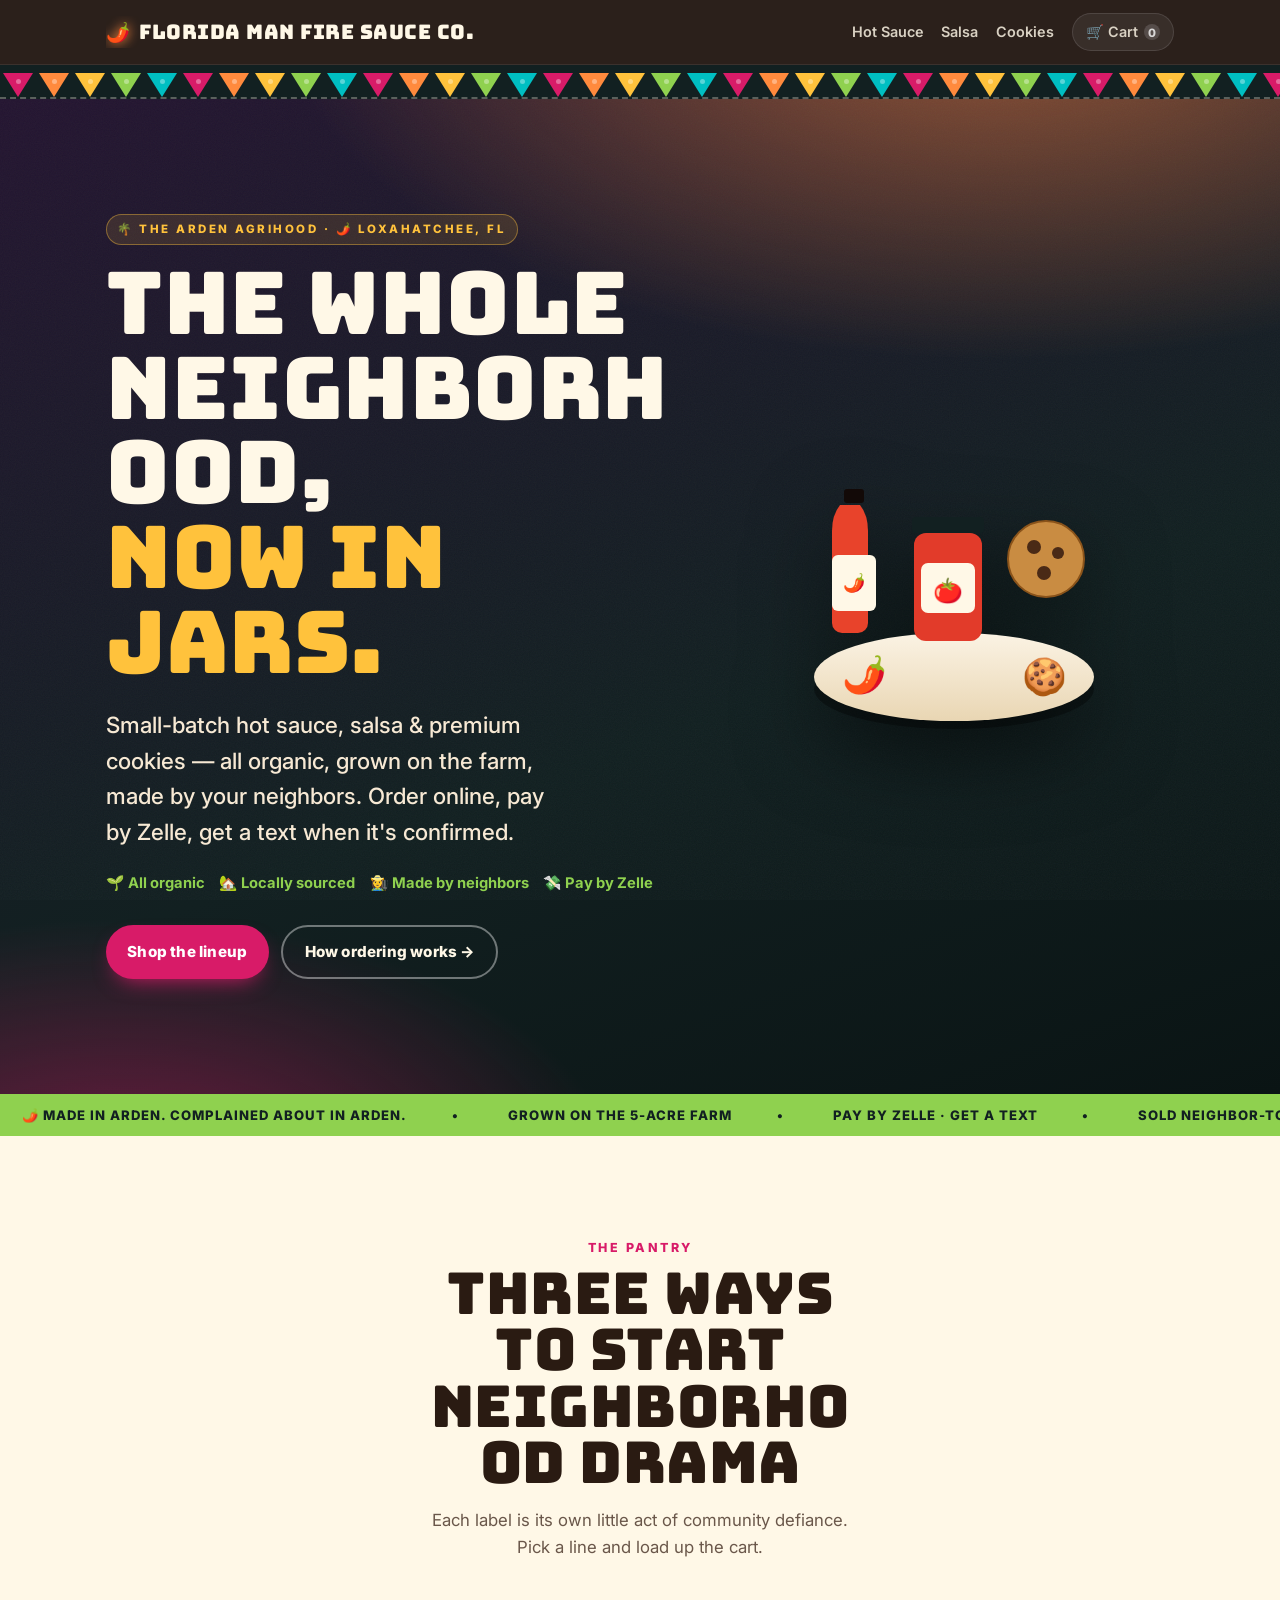
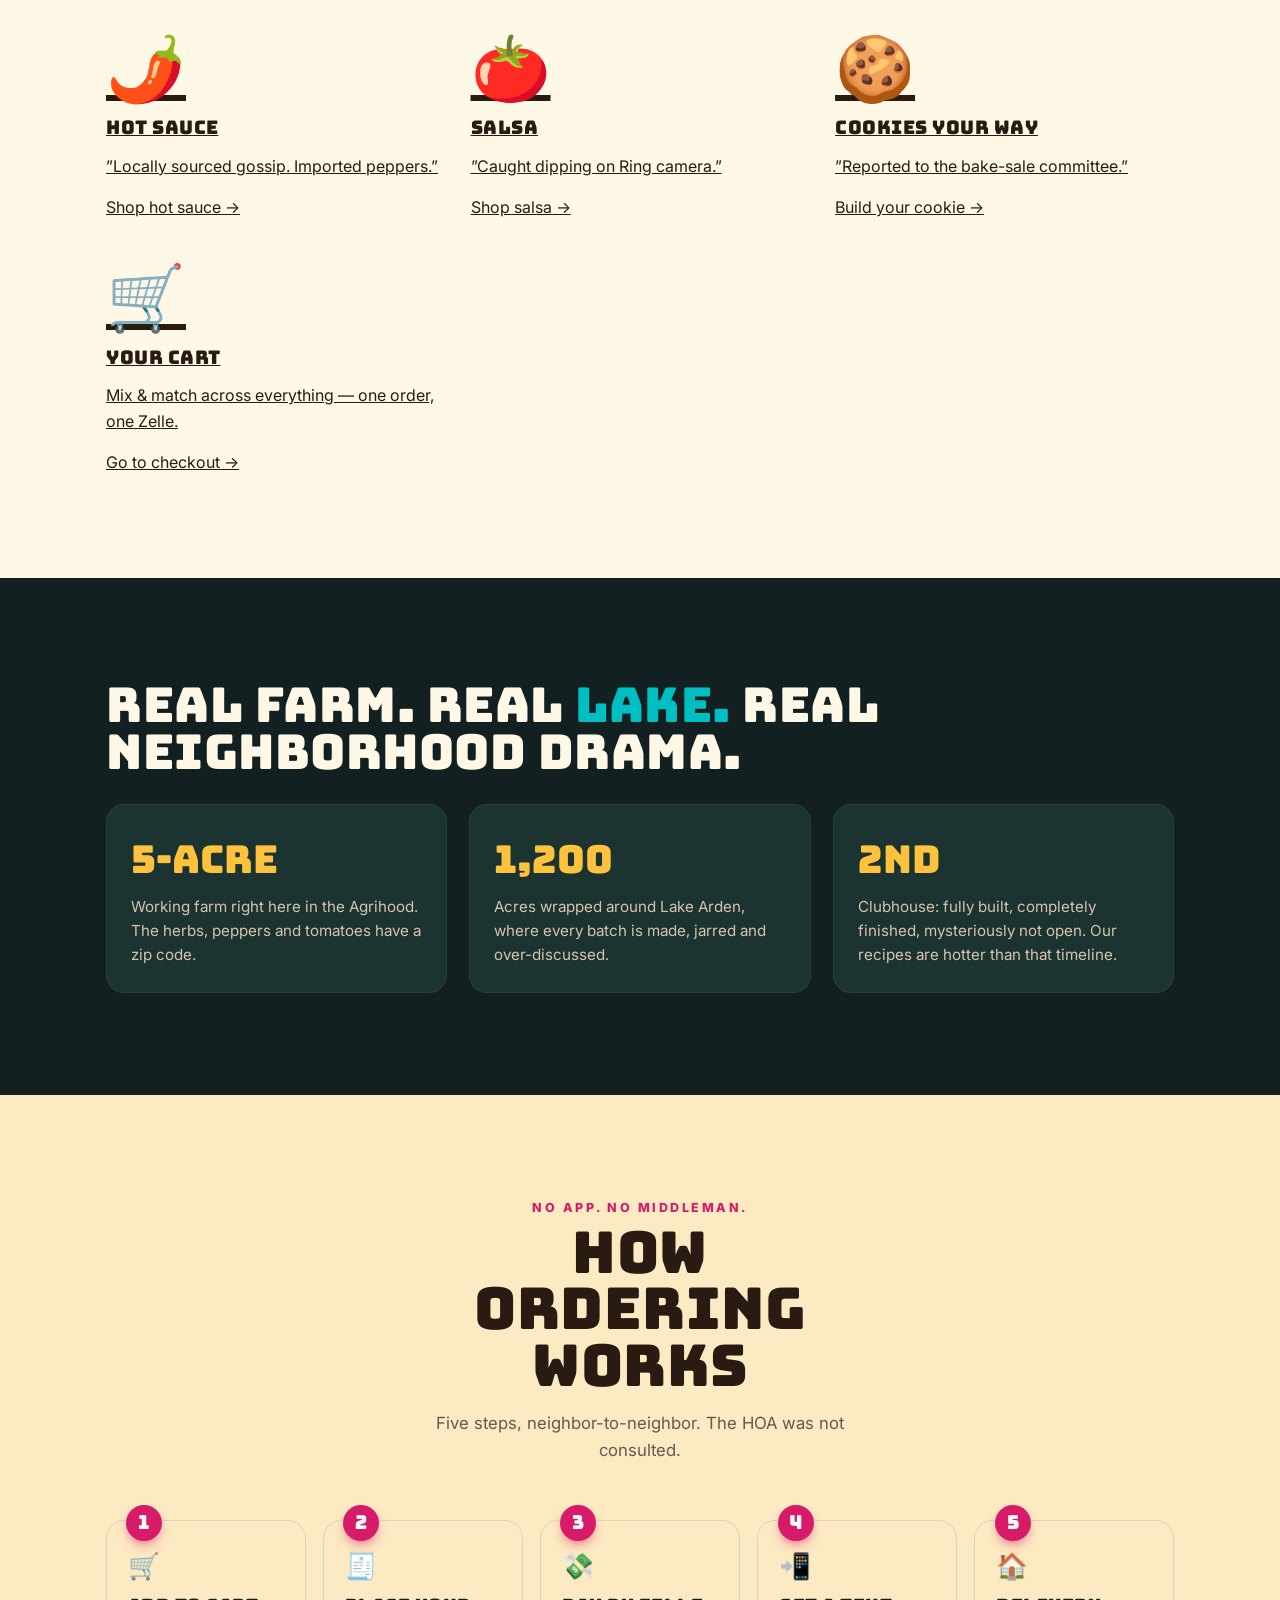
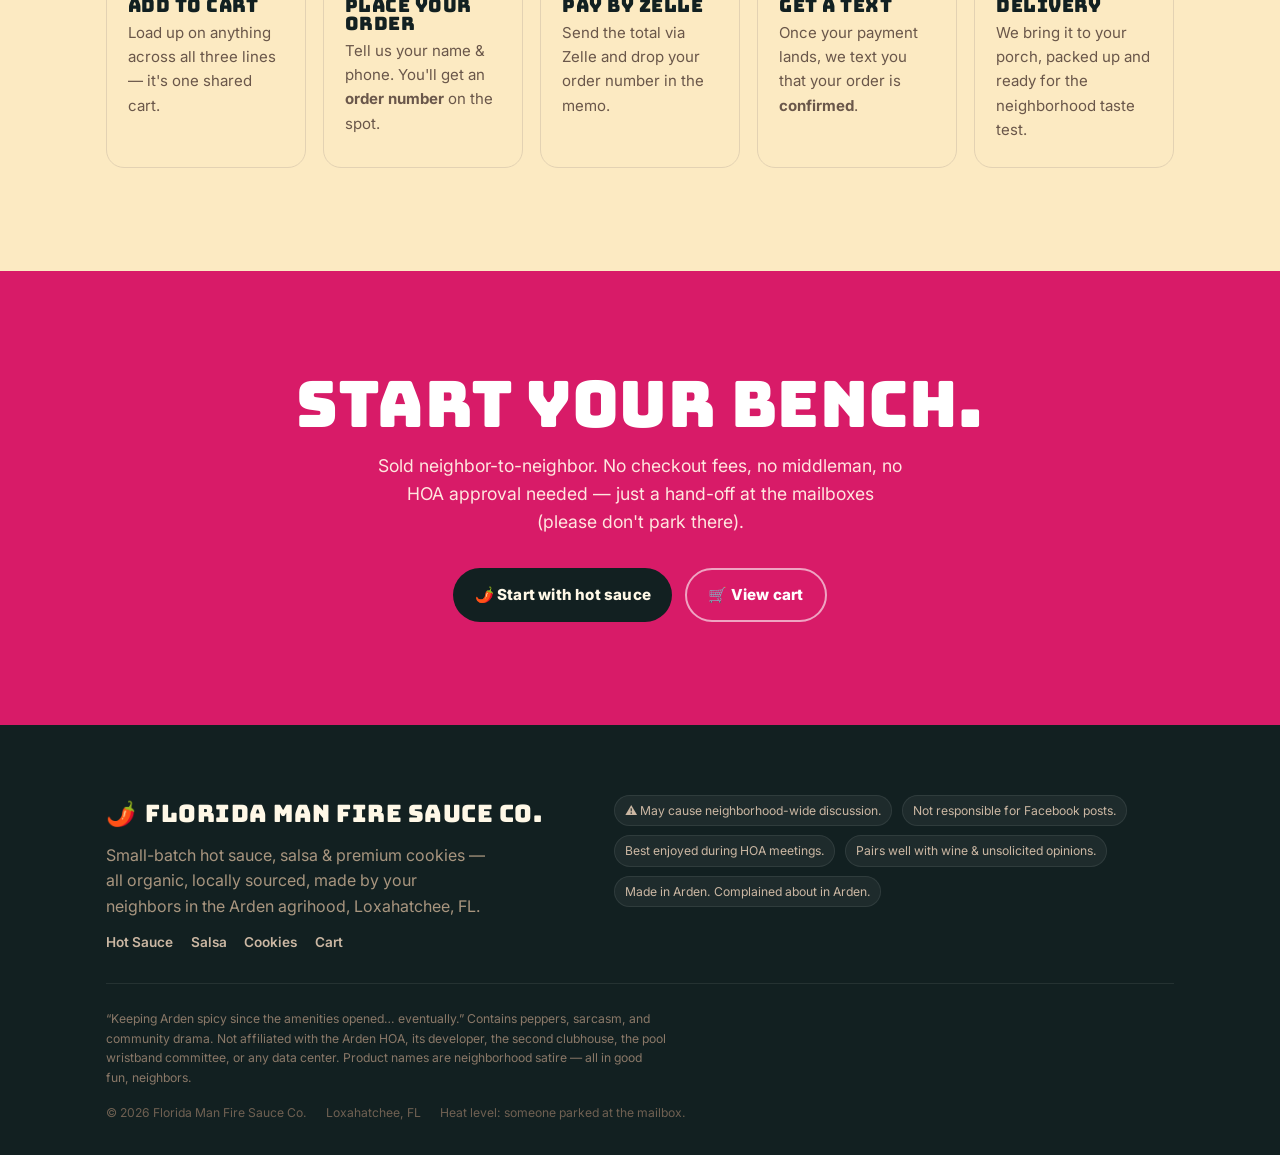
==== commit c206c4f0: "Fix line cards appearing unstyled during scroll-reveal animation The product line cards on the home " ====
--- a/index.html
+++ b/index.html
@@ -99,21 +99,21 @@
       <p>Each label is its own little act of community defiance. Pick a line and load up the cart.</p>
     </div>
     <div class="lines">
-      <a class=”line-card reveal” href=”hotsauce.html”>
+      <a class=”line-card” href=”hotsauce.html”>
         <div class=”art” style=”background:linear-gradient(150deg,var(--habanero),var(--pepper-dk));font-size:4rem;”>🌶️</div>
         <div class=”body”><h3>Hot Sauce</h3><p class=”sub”>”Locally sourced gossip. Imported peppers.”</p><div class=”go”>Shop hot sauce →</div></div>
       </a>
-      <a class=”line-card reveal” href=”salsa.html”>
+      <a class=”line-card” href=”salsa.html”>
         <div class=”art” style=”background:linear-gradient(150deg,#e23b2a,var(--lake));font-size:4rem;”>🍅</div>
         <div class=”body”><h3>Salsa</h3><p class=”sub”>”Caught dipping on Ring camera.”</p><div class=”go”>Shop salsa →</div></div>
       </a>
-      <a class=”line-card reveal” href=”cookies.html”>
+      <a class=”line-card” href=”cookies.html”>
         <div class=”art” style=”background:linear-gradient(150deg,#e0a96d,#7a4a25);font-size:4rem;”>🍪</div>
         <div class=”body”><h3>Cookies Your Way</h3><p class=”sub”>”Reported to the bake-sale committee.”</p><div class=”go”>Build your cookie →</div></div>
       </a>
-      <a class=”line-card reveal” href=”cart.html”>
-        <div class="art" style="background:linear-gradient(150deg,var(--char),var(--char-2));font-size:4rem;">🛒</div>
-        <div class="body"><h3>Your Cart</h3><p class="sub">Mix &amp; match across everything — one order, one Zelle.</p><div class="go">Go to checkout →</div></div>
+      <a class=”line-card” href=”cart.html”>
+        <div class=”art” style=”background:linear-gradient(150deg,var(--char),var(--char-2));font-size:4rem;”>🛒</div>
+        <div class=”body”><h3>Your Cart</h3><p class=”sub”>Mix &amp; match across everything — one order, one Zelle.</p><div class=”go”>Go to checkout →</div></div>
       </a>
     </div>
   </div>
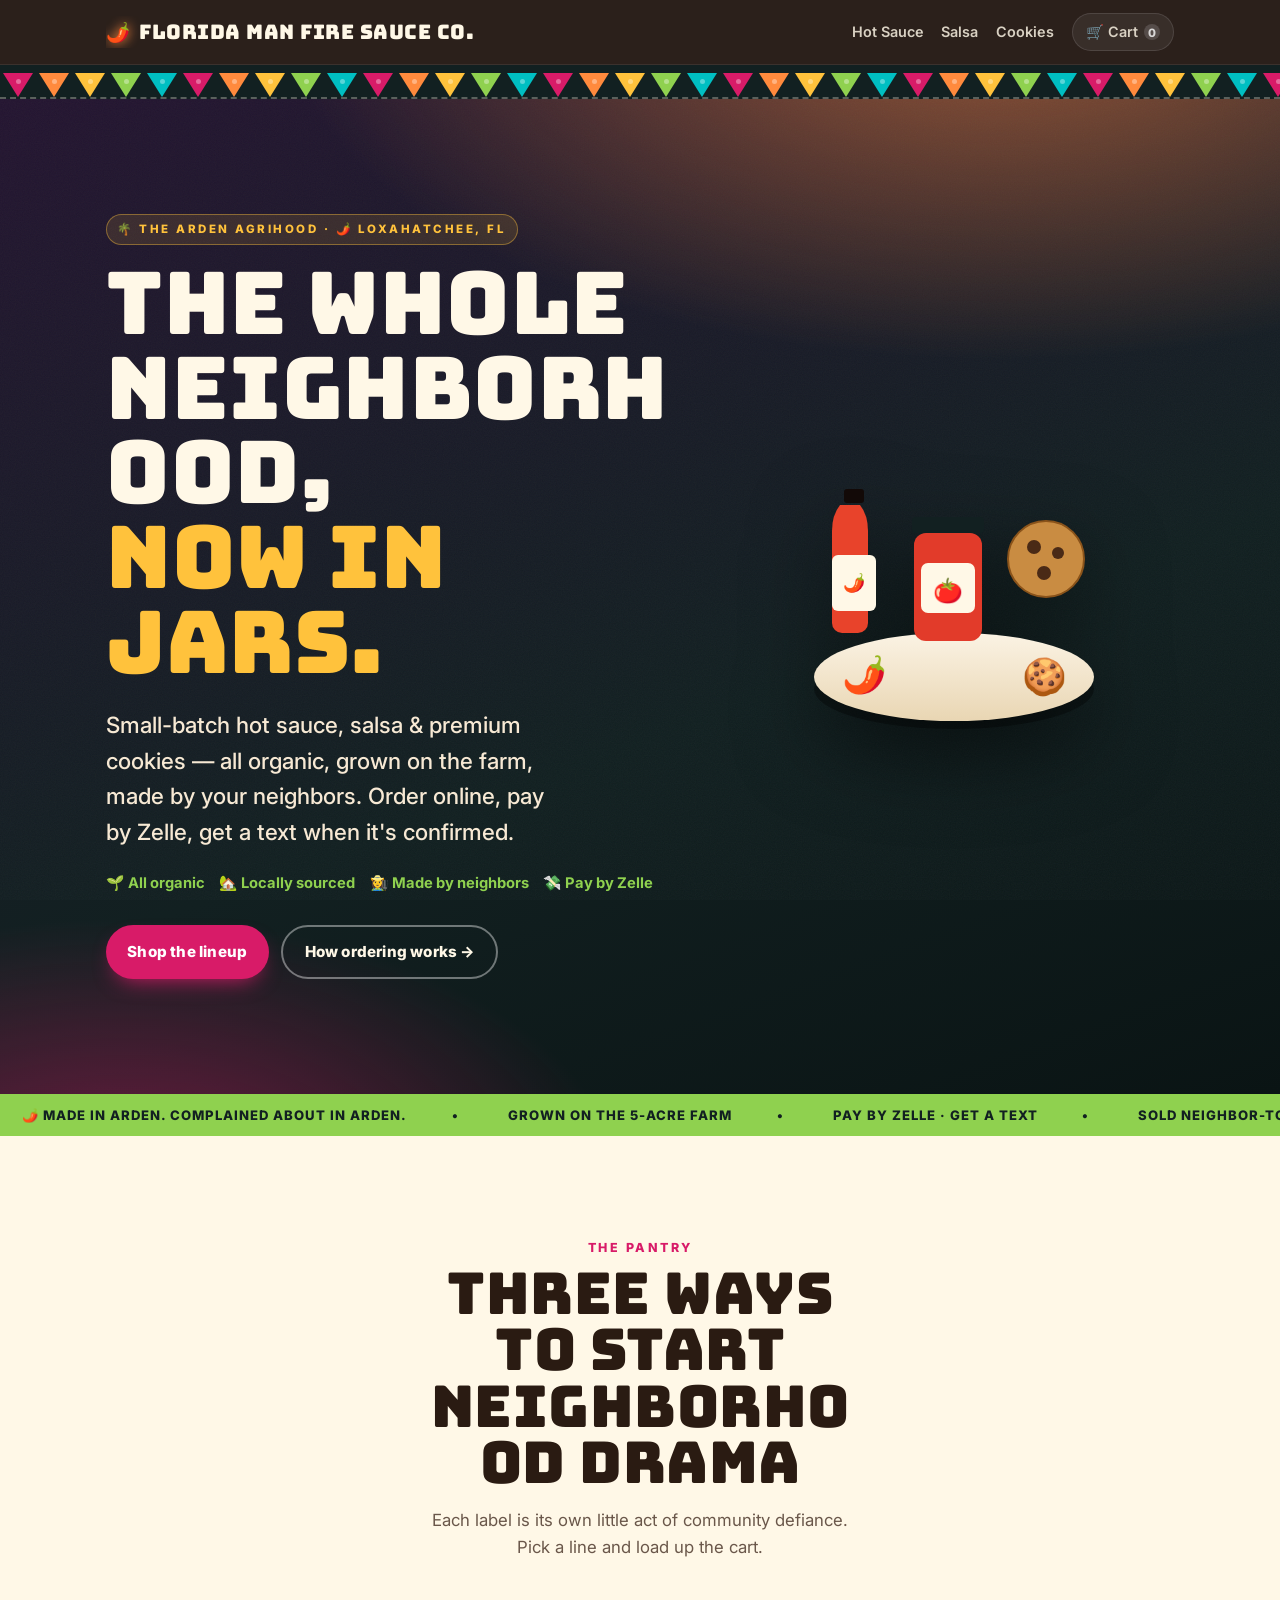
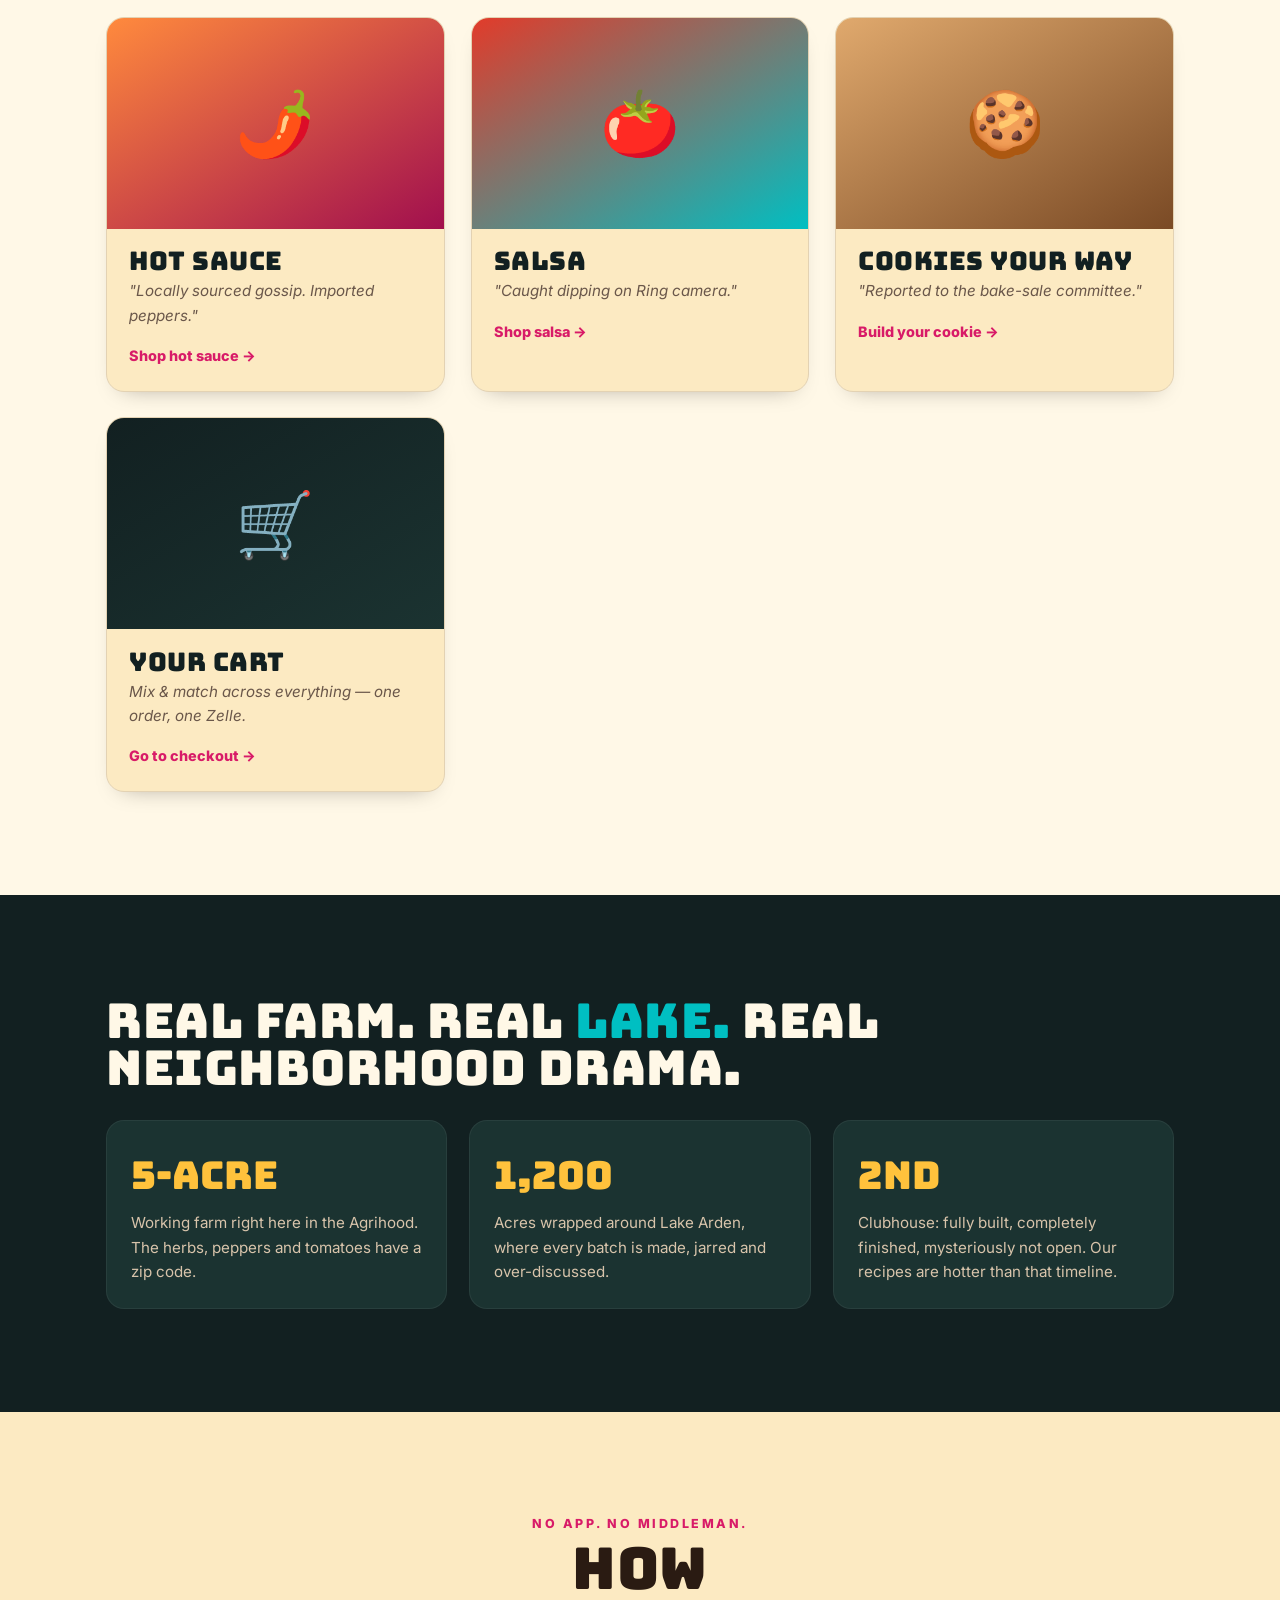
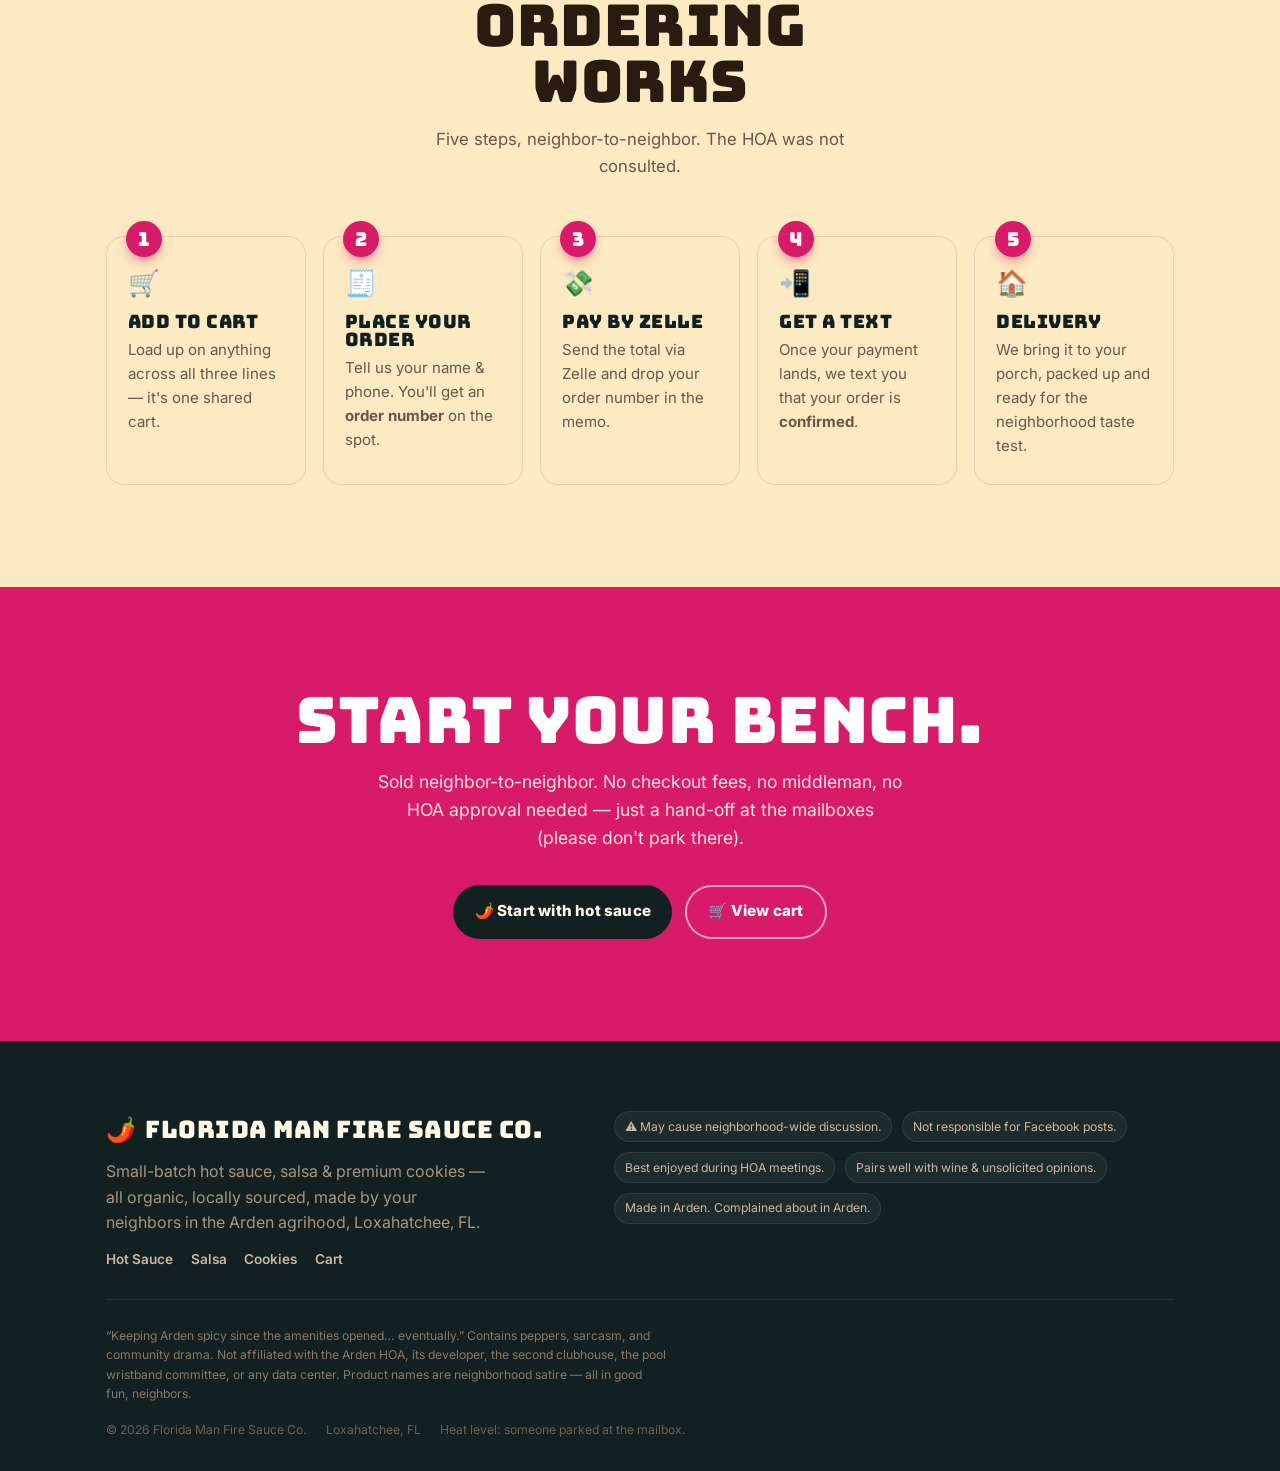
==== commit 920157d0: "fix: replace curly/smart quotes with straight ASCII quotes in HTML attributes All 62 right-double-qu" ====
--- a/index.html
+++ b/index.html
@@ -99,21 +99,21 @@
       <p>Each label is its own little act of community defiance. Pick a line and load up the cart.</p>
     </div>
     <div class="lines">
-      <a class=”line-card” href=”hotsauce.html”>
-        <div class=”art” style=”background:linear-gradient(150deg,var(--habanero),var(--pepper-dk));font-size:4rem;”>🌶️</div>
-        <div class=”body”><h3>Hot Sauce</h3><p class=”sub”>”Locally sourced gossip. Imported peppers.”</p><div class=”go”>Shop hot sauce →</div></div>
+      <a class="line-card" href="hotsauce.html">
+        <div class="art" style="background:linear-gradient(150deg,var(--habanero),var(--pepper-dk));font-size:4rem;">🌶️</div>
+        <div class="body"><h3>Hot Sauce</h3><p class="sub">"Locally sourced gossip. Imported peppers."</p><div class="go">Shop hot sauce →</div></div>
       </a>
-      <a class=”line-card” href=”salsa.html”>
-        <div class=”art” style=”background:linear-gradient(150deg,#e23b2a,var(--lake));font-size:4rem;”>🍅</div>
-        <div class=”body”><h3>Salsa</h3><p class=”sub”>”Caught dipping on Ring camera.”</p><div class=”go”>Shop salsa →</div></div>
+      <a class="line-card" href="salsa.html">
+        <div class="art" style="background:linear-gradient(150deg,#e23b2a,var(--lake));font-size:4rem;">🍅</div>
+        <div class="body"><h3>Salsa</h3><p class="sub">"Caught dipping on Ring camera."</p><div class="go">Shop salsa →</div></div>
       </a>
-      <a class=”line-card” href=”cookies.html”>
-        <div class=”art” style=”background:linear-gradient(150deg,#e0a96d,#7a4a25);font-size:4rem;”>🍪</div>
-        <div class=”body”><h3>Cookies Your Way</h3><p class=”sub”>”Reported to the bake-sale committee.”</p><div class=”go”>Build your cookie →</div></div>
+      <a class="line-card" href="cookies.html">
+        <div class="art" style="background:linear-gradient(150deg,#e0a96d,#7a4a25);font-size:4rem;">🍪</div>
+        <div class="body"><h3>Cookies Your Way</h3><p class="sub">"Reported to the bake-sale committee."</p><div class="go">Build your cookie →</div></div>
       </a>
-      <a class=”line-card” href=”cart.html”>
-        <div class=”art” style=”background:linear-gradient(150deg,var(--char),var(--char-2));font-size:4rem;”>🛒</div>
-        <div class=”body”><h3>Your Cart</h3><p class=”sub”>Mix &amp; match across everything — one order, one Zelle.</p><div class=”go”>Go to checkout →</div></div>
+      <a class="line-card" href="cart.html">
+        <div class="art" style="background:linear-gradient(150deg,var(--char),var(--char-2));font-size:4rem;">🛒</div>
+        <div class="body"><h3>Your Cart</h3><p class="sub">Mix &amp; match across everything — one order, one Zelle.</p><div class="go">Go to checkout →</div></div>
       </a>
     </div>
   </div>
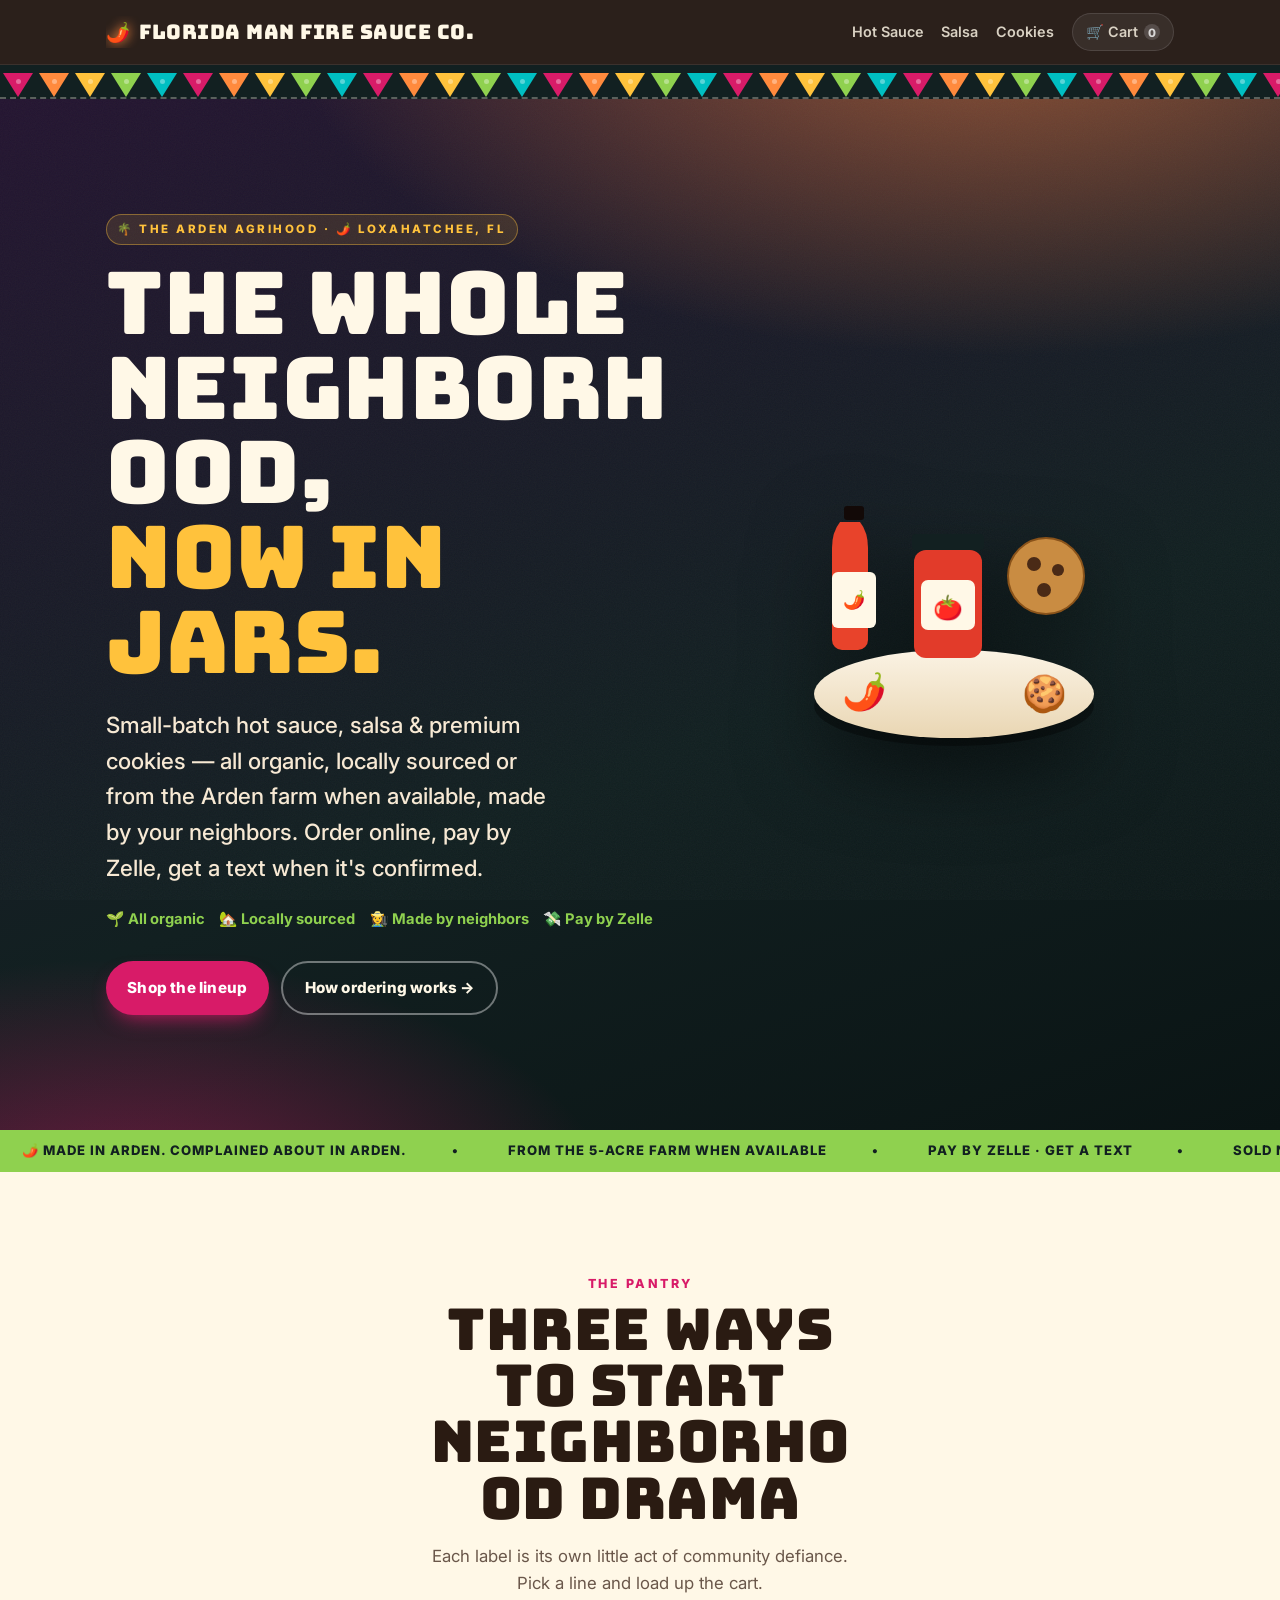
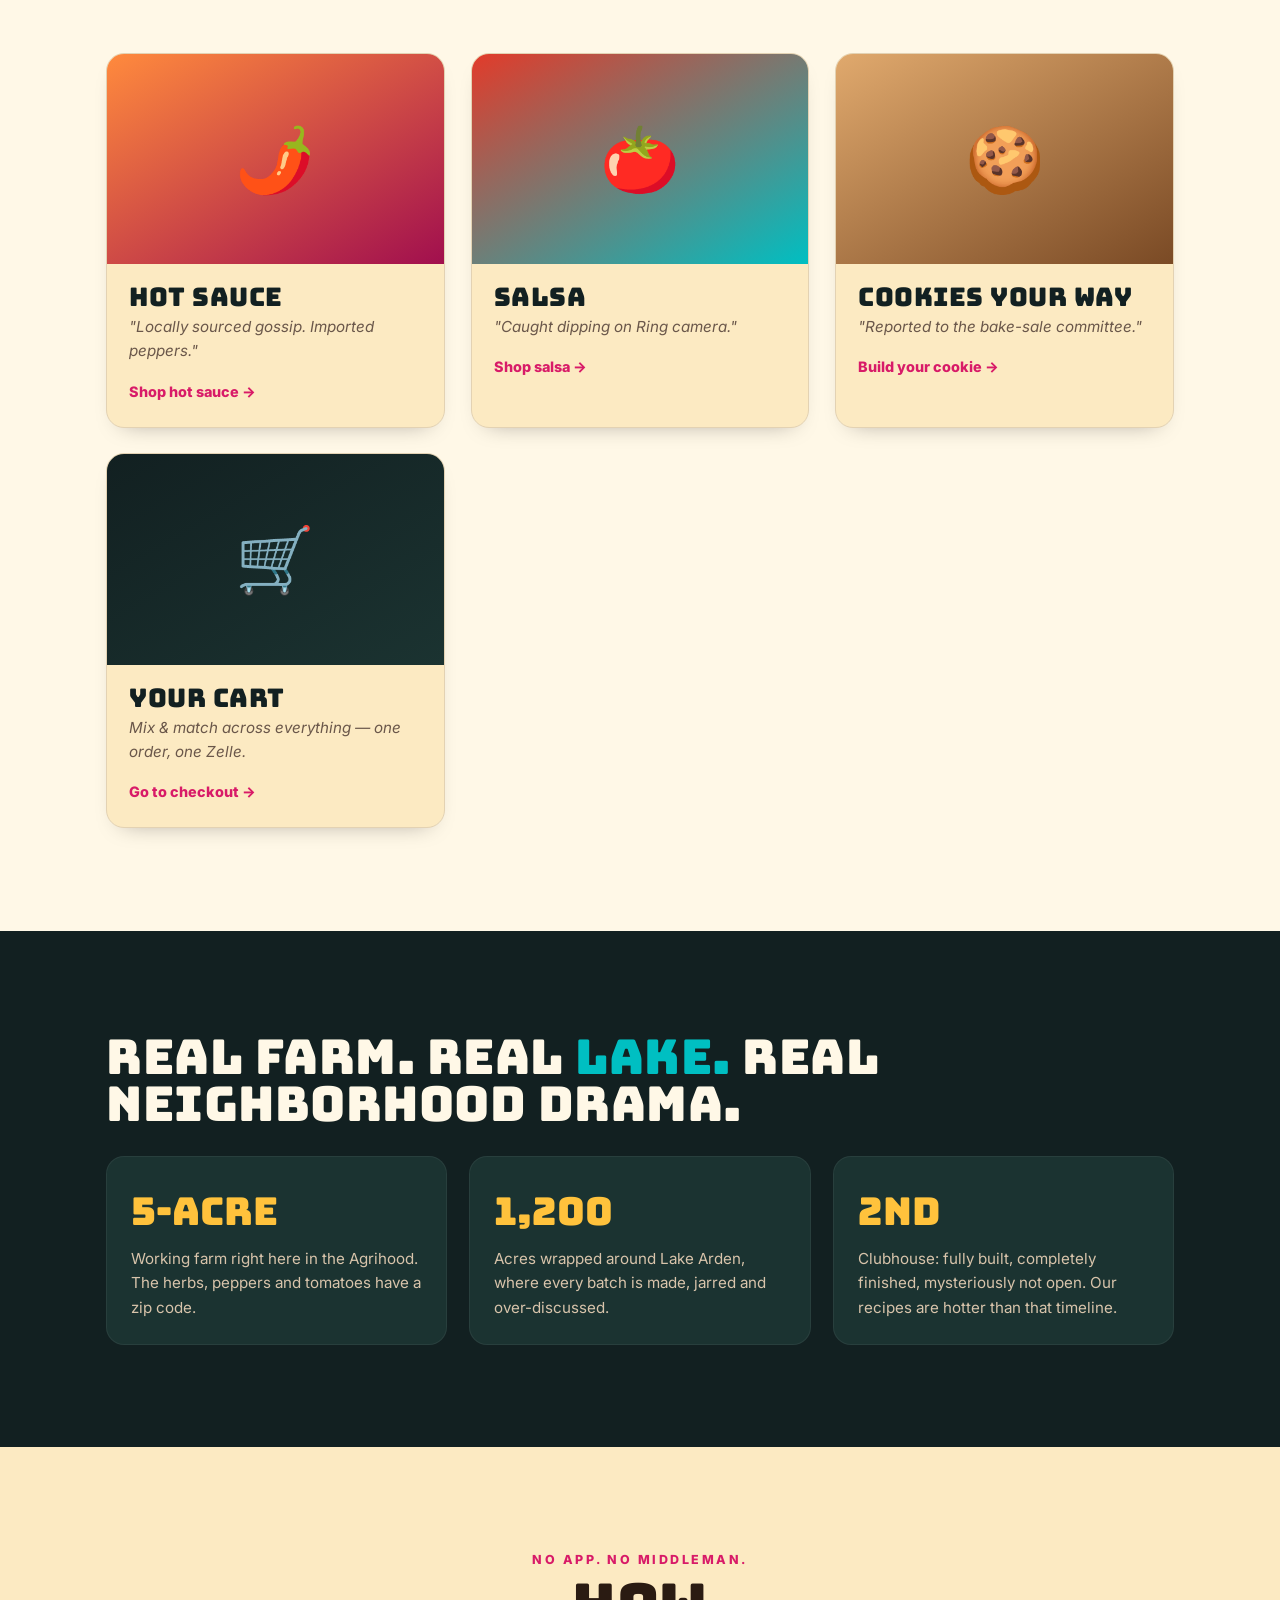
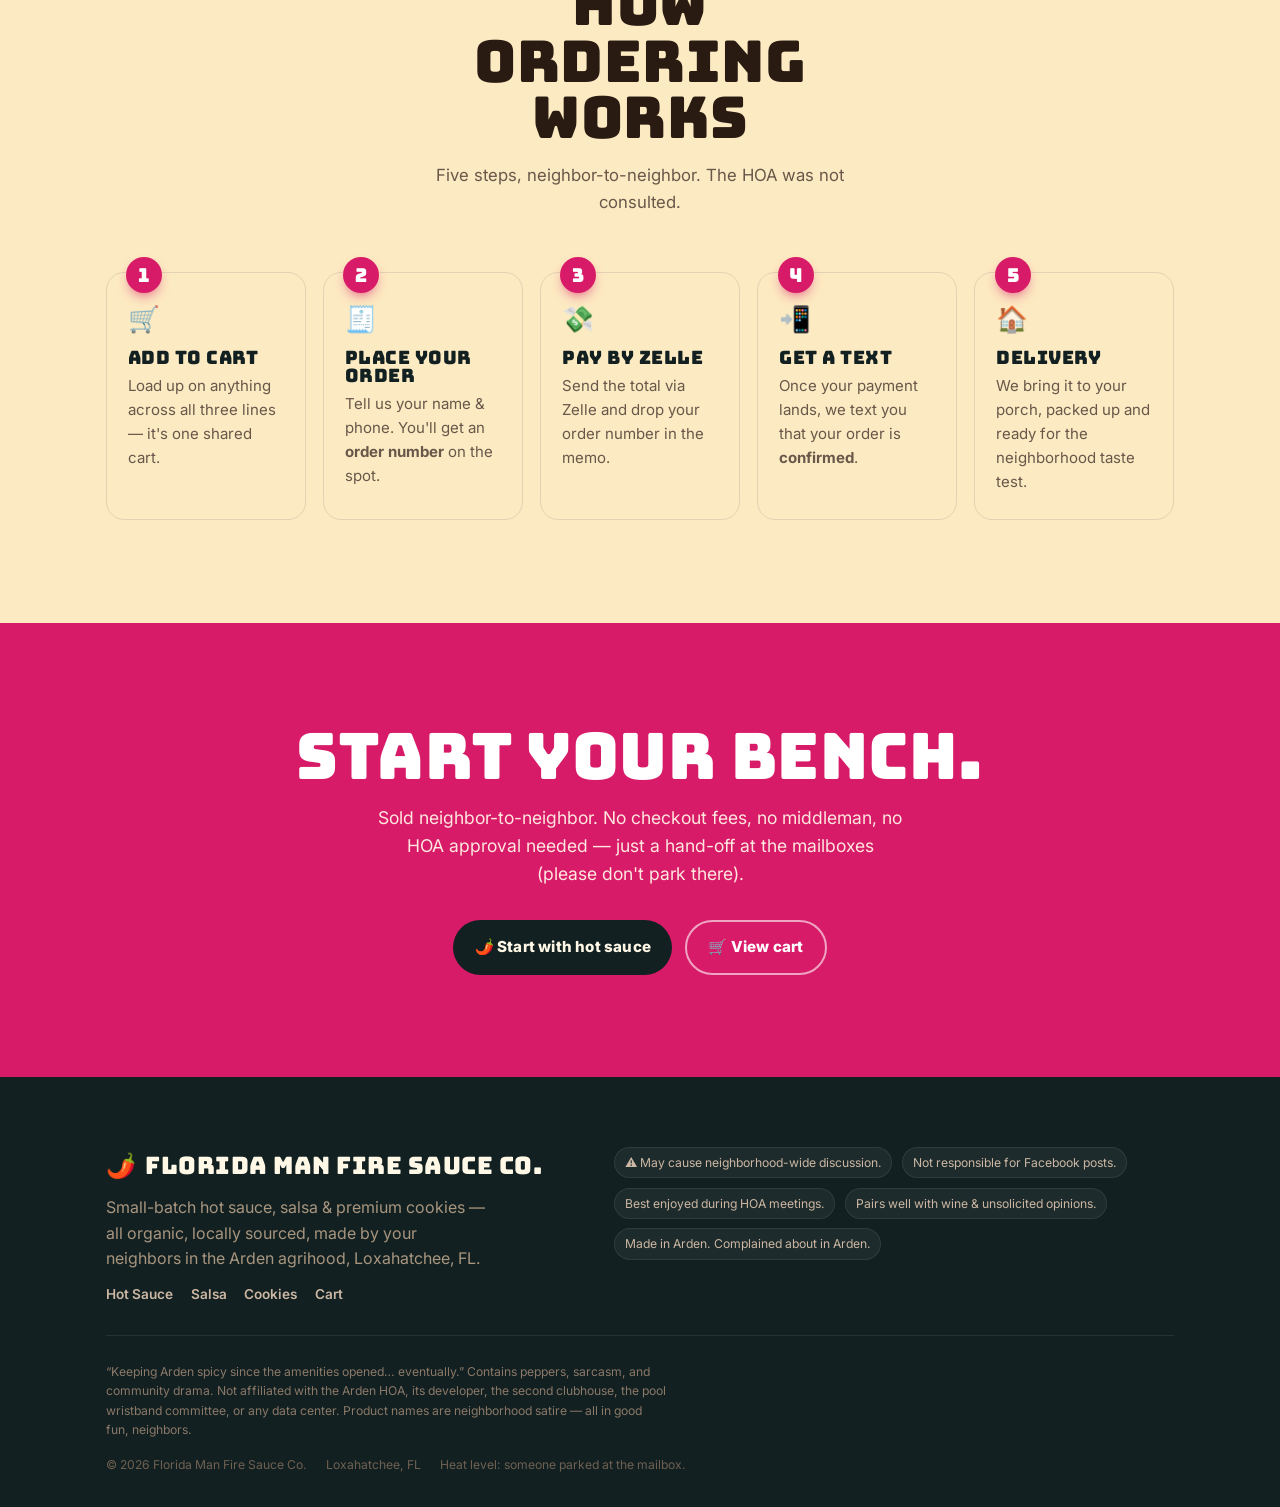
==== commit 8c1a121b: "update home page farm language to match cookies page qualifier Change "grown on the farm" to "locall" ====
--- a/index.html
+++ b/index.html
@@ -4,7 +4,7 @@
 <meta charset="UTF-8" />
 <meta name="viewport" content="width=device-width, initial-scale=1.0" />
 <title>Florida Man Fire Sauce Co. — Premium homemade food, made by your neighbors in Arden, FL</title>
-<meta name="description" content="Florida Man Fire Sauce Co. — small-batch hot sauce, salsa, and premium cookies, all organic, grown and made by neighbors in the Arden agrihood, Loxahatchee, FL. Order online, pay by Zelle." />
+<meta name="description" content="Florida Man Fire Sauce Co. — small-batch hot sauce, salsa, and premium cookies, all organic, locally sourced or from the Arden farm when available, made by neighbors in the Arden agrihood, Loxahatchee, FL. Order online, pay by Zelle." />
 <meta name="theme-color" content="#122021" />
 
 <meta property="og:type" content="website" />
@@ -44,7 +44,7 @@
     <div>
       <span class="eyebrow">🌴 The Arden Agrihood · 🌶️ Loxahatchee, FL</span>
       <h1>The whole neighborhood,<br><span class="pop">now in jars.</span></h1>
-      <p class="tag">Small-batch hot sauce, salsa &amp; premium cookies — all organic, grown on the farm, made by your neighbors. Order online, pay by Zelle, get a text when it's confirmed.</p>
+      <p class="tag">Small-batch hot sauce, salsa &amp; premium cookies — all organic, locally sourced or from the Arden farm when available, made by your neighbors. Order online, pay by Zelle, get a text when it's confirmed.</p>
       <div class="trust">
         <span>🌱 <b>All organic</b></span>
         <span>🏡 <b>Locally sourced</b></span>
@@ -80,11 +80,11 @@
 <div class="marquee-strip" aria-hidden="true">
   <div class="marquee-track">
     <span>🌶️ MADE IN ARDEN. COMPLAINED ABOUT IN ARDEN.</span><span>•</span>
-    <span>GROWN ON THE 5-ACRE FARM</span><span>•</span>
+    <span>FROM THE 5-ACRE FARM WHEN AVAILABLE</span><span>•</span>
     <span>PAY BY ZELLE · GET A TEXT</span><span>•</span>
     <span>SOLD NEIGHBOR-TO-NEIGHBOR</span><span>•</span>
     <span>🌶️ MADE IN ARDEN. COMPLAINED ABOUT IN ARDEN.</span><span>•</span>
-    <span>GROWN ON THE 5-ACRE FARM</span><span>•</span>
+    <span>FROM THE 5-ACRE FARM WHEN AVAILABLE</span><span>•</span>
     <span>PAY BY ZELLE · GET A TEXT</span><span>•</span>
     <span>SOLD NEIGHBOR-TO-NEIGHBOR</span><span>•</span>
   </div>
